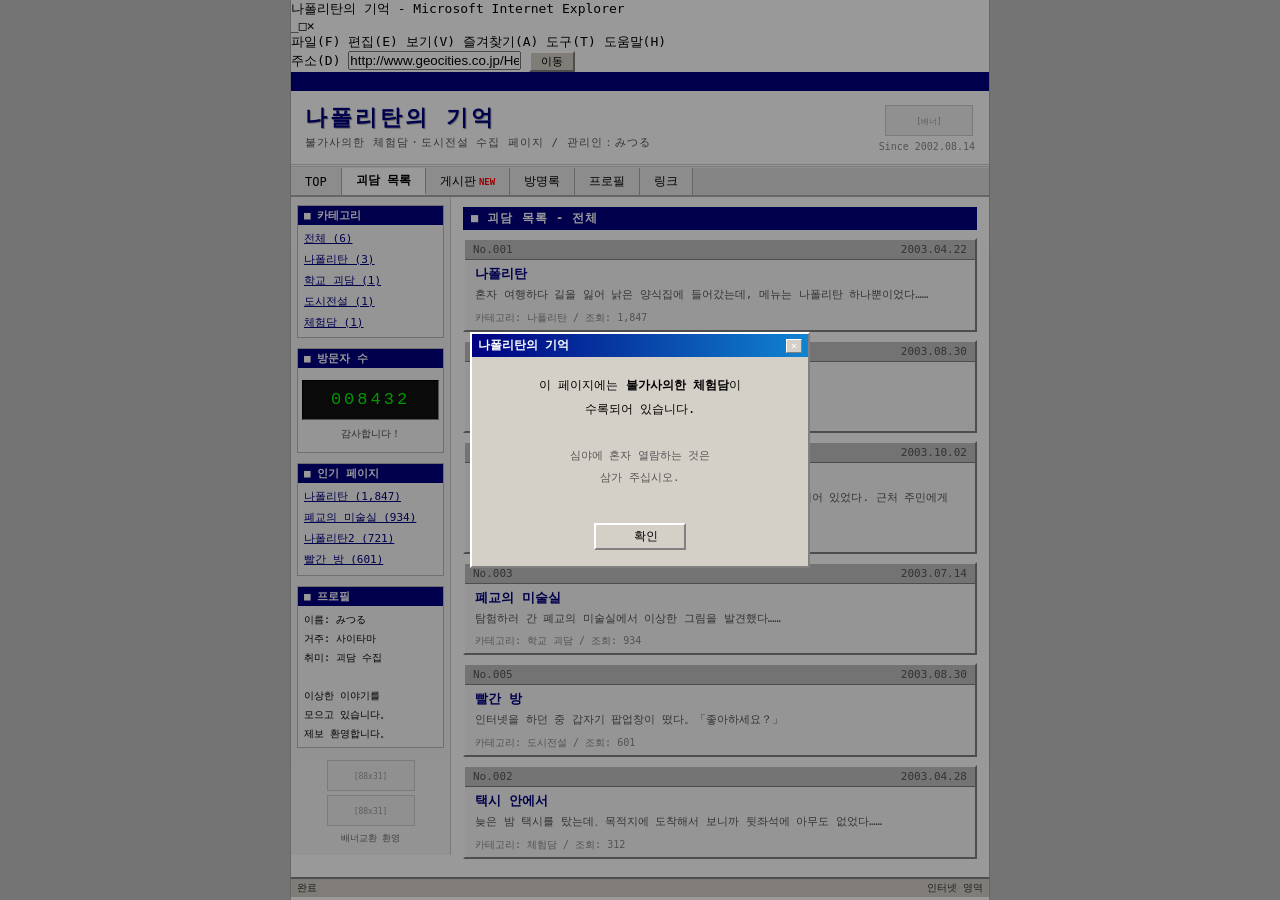
==== index.html @ 9ea97998 "Add files via upload" ====
<!DOCTYPE html>
<html lang="ko">
<head>
<meta charset="UTF-8">
<title>나폴리탄의 기억 - 불가사의 체험담 모음</title>
<style>
/* ===== 기본 리셋 & 2000년대 기반 ===== */
* { margin:0; padding:0; box-sizing:border-box; }

body {
  background-color: #c0c0c0;
  font-family: 'MS Gothic', 'ＭＳ ゴシック', 'Meiryo', monospace;
  font-size: 13px;
  color: #000;
  min-height: 100vh;
}

/* 팝업 스타일 알림창 */
#popup-overlay {
  display: none;
  position: fixed;
  top: 0; left: 0; right: 0; bottom: 0;
  background: rgba(0,0,0,0.4);
  z-index: 9999;
  align-items: center;
  justify-content: center;
}
#popup-overlay.show { display: flex; }
.popup-window {
  background: #d4d0c8;
  border: 2px solid;
  border-color: #fff #808080 #808080 #fff;
  width: 340px;
  font-family: 'MS Gothic', monospace;
  font-size: 12px;
}
.popup-titlebar {
  background: linear-gradient(to right, #000080, #1084d0);
  color: #fff;
  padding: 3px 6px;
  display: flex;
  justify-content: space-between;
  align-items: center;
  font-size: 12px;
  font-weight: bold;
}
.popup-close {
  background: #d4d0c8;
  border: 1px solid;
  border-color: #fff #808080 #808080 #fff;
  width: 16px; height: 14px;
  font-size: 10px;
  cursor: pointer;
  display: flex; align-items: center; justify-content: center;
  line-height: 1;
}
.popup-body { padding: 16px; text-align: center; line-height: 2; }
.popup-btn {
  background: #d4d0c8;
  border: 2px solid;
  border-color: #fff #808080 #808080 #fff;
  padding: 3px 20px;
  font-family: inherit;
  font-size: 12px;
  cursor: pointer;
  margin-top: 10px;
}
.popup-btn:active { border-color: #808080 #fff #fff #808080; }

/* ===== 메인 래퍼 ===== */
#win {
  background: #fff;
  max-width: 700px;
  margin: 0 auto;
  border-left: 1px solid #aaa;
  border-right: 1px solid #aaa;
  min-height: 100vh;
}
#browser-body { background: #fff; }

/* 마퀴 배너 */
#banner {
  background: #000080;
  color: #ffff00;
  padding: 2px 0;
  font-size: 11px;
  overflow: hidden;
  white-space: nowrap;
}
.marquee-text {
  display: inline-block;
  animation: marquee 20s linear infinite;
  padding-left: 100%;
}
@keyframes marquee {
  from { transform: translateX(0); }
  to { transform: translateX(-100%); }
}

/* 페이지 헤더 */
#page-header {
  background: #fff;
  padding: 12px 14px 8px;
  border-bottom: 3px double #ccc;
}
#site-name {
  font-size: 22px;
  font-weight: bold;
  color: #000080;
  letter-spacing: 3px;
  margin-bottom: 2px;
  text-shadow: 1px 1px 0 #aaa;
}
#site-desc {
  font-size: 11px;
  color: #555;
  letter-spacing: 1px;
}
.blink { animation: blink 1s step-end infinite; }
@keyframes blink { 50% { opacity: 0; } }

/* 상단 네비 */
#topnav {
  background: #ddd;
  border-bottom: 2px solid #aaa;
  border-top: 1px solid #eee;
  display: flex;
  padding: 0;
}
.nav-btn {
  padding: 4px 14px;
  font-size: 12px;
  font-family: inherit;
  background: #e8e8e8;
  border: none;
  border-right: 1px solid #aaa;
  cursor: pointer;
  color: #000;
}
.nav-btn:hover { background: #000080; color: #fff; }
.nav-btn.active {
  background: #fff;
  font-weight: bold;
  border-bottom: 2px solid #fff;
}
.nav-btn .new-mark {
  color: #f00;
  font-size: 9px;
  font-weight: bold;
  margin-left: 3px;
  animation: blink 0.8s step-end infinite;
}

/* 레이아웃 */
#layout {
  display: flex;
  align-items: flex-start;
}

/* 사이드바 */
#sidebar {
  width: 160px;
  flex-shrink: 0;
  background: #f4f4f4;
  border-right: 1px solid #ccc;
  padding: 8px 6px;
  min-height: 600px;
}
.sb-section {
  border: 1px solid #bbb;
  background: #f8f8f8;
  margin-bottom: 10px;
}
.sb-head {
  background: #000080;
  color: #fff;
  padding: 2px 6px;
  font-size: 11px;
  font-weight: bold;
}
.sb-content {
  padding: 4px 6px;
  font-size: 11px;
  line-height: 2;
}
.sb-content a, .sb-link {
  display: block;
  color: #000080;
  text-decoration: underline;
  cursor: pointer;
  font-size: 11px;
  line-height: 1.9;
}
.sb-content a:hover, .sb-link:hover { color: #f00; background: #ffffcc; }
.sb-content a.active-link { color: #f00; font-weight: bold; }

.counter-display {
  font-family: 'Courier New', monospace;
  font-size: 17px;
  background: #111;
  color: #00ff00;
  padding: 2px 4px;
  letter-spacing: 3px;
  display: block;
  text-align: center;
  margin: 4px 0;
  border: 1px inset #333;
}

/* 메인 영역 */
#main {
  flex: 1;
  min-width: 0;
  padding: 10px 12px;
  background: #fff;
}

/* 페이지들 */
.page { display: none; }
.page.active { display: block; }

/* 섹션 헤더 */
.sec-head {
  background: #000080;
  color: #fff;
  padding: 3px 8px;
  font-size: 12px;
  font-weight: bold;
  margin-bottom: 8px;
  letter-spacing: 1px;
}
.sec-head2 {
  background: #808080;
  color: #fff;
  padding: 2px 8px;
  font-size: 11px;
  margin: 12px 0 6px;
}

/* TOP 페이지 */
.update-table {
  width: 100%;
  border-collapse: collapse;
  font-size: 11px;
  margin-bottom: 12px;
}
.update-table tr { border-bottom: 1px dotted #ccc; }
.update-table td { padding: 3px 6px; }
.update-table .dt { color: #000080; font-weight: bold; white-space: nowrap; width: 90px; }
.new-badge {
  background: #f00;
  color: #fff;
  font-size: 9px;
  padding: 0 3px;
  font-weight: bold;
  margin-left: 4px;
  vertical-align: middle;
}

.intro-box {
  border: 1px solid #ccc;
  background: #fffff8;
  padding: 8px 10px;
  font-size: 12px;
  line-height: 2;
  color: #222;
  margin-bottom: 12px;
}

/* 괴담 목록 */
.story-list-item {
  border: 2px solid;
  border-color: #fff #808080 #808080 #fff;
  background: #f8f8f8;
  margin-bottom: 8px;
  cursor: pointer;
  transition: none;
}
.story-list-item:hover { background: #ffffcc; }
.story-list-item .sl-head {
  background: #c0c0c0;
  border-bottom: 1px solid #808080;
  padding: 3px 8px;
  display: flex;
  justify-content: space-between;
  font-size: 11px;
}
.sl-no { color: #555; }
.sl-date { color: #555; }
.story-list-item .sl-title {
  padding: 5px 10px 3px;
  font-weight: bold;
  font-size: 13px;
  color: #000080;
}
.story-list-item:hover .sl-title { color: #f00; text-decoration: underline; }
.story-list-item .sl-preview {
  padding: 0 10px 6px;
  font-size: 11px;
  color: #555;
  line-height: 1.7;
}
.story-list-item .sl-tags {
  padding: 0 10px 5px;
  font-size: 10px;
  color: #888;
}

/* 괴담 본문 */
.story-body-wrap {
  border: 1px solid #ccc;
  background: #fffff8;
  padding: 12px 14px;
  font-size: 13px;
  line-height: 2.4;
  color: #111;
  margin-bottom: 14px;
}
.story-body-wrap p {
  margin-bottom: 10px;
  text-indent: 1em;
}
.story-body-wrap p.no-indent { text-indent: 0; }
.story-body-wrap .dialog {
  text-indent: 0;
  margin-left: 1em;
}
.story-body-wrap .footnote {
  font-size: 11px;
  color: #888;
  border-top: 1px dotted #ccc;
  padding-top: 6px;
  margin-top: 10px;
  text-indent: 0;
}

/* 댓글 */
.comment-form-box {
  border: 1px solid #ccc;
  background: #f8f8f8;
  padding: 8px 10px;
  margin-bottom: 12px;
}
.comment-form-box input[type=text],
.comment-form-box textarea {
  width: 100%;
  border: 2px solid;
  border-color: #808080 #fff #fff #808080;
  background: #fff;
  font-family: inherit;
  font-size: 12px;
  padding: 3px 4px;
  margin-bottom: 5px;
  resize: vertical;
}
.comment-form-box textarea { height: 60px; }
.form-row { display: flex; gap: 6px; align-items: center; margin-bottom: 5px; }
.form-row label { font-size: 11px; white-space: nowrap; width: 50px; }
.form-row input { flex: 1; }
.win-btn {
  background: #d4d0c8;
  border: 2px solid;
  border-color: #fff #808080 #808080 #fff;
  padding: 3px 14px;
  font-family: inherit;
  font-size: 12px;
  cursor: pointer;
}
.win-btn:active { border-color: #808080 #fff #fff #808080; }
.win-btn:hover { background: #c0c0c0; }

.comment-item {
  border-bottom: 1px dotted #bbb;
  padding: 7px 0;
  font-size: 12px;
  line-height: 1.9;
}
.comment-item:last-child { border-bottom: none; }
.c-meta { font-size: 10px; color: #666; margin-bottom: 2px; }
.c-name { font-weight: bold; color: #000080; margin-right: 8px; }
.c-date { color: #999; }
.c-body { color: #222; }
.c-admin { color: #880000; font-weight: bold; }

/* 방명록 */
.gb-entry {
  border: 2px solid;
  border-color: #fff #808080 #808080 #fff;
  background: #fffff8;
  padding: 8px 10px;
  margin-bottom: 8px;
  font-size: 12px;
  line-height: 1.9;
}
.gb-meta { font-size: 10px; color: #777; margin-bottom: 3px; }
.gb-name-label { font-weight: bold; color: #000080; }
.gb-reply {
  margin-top: 6px;
  padding: 5px 8px;
  background: #f0f0f0;
  border-left: 3px solid #000080;
  font-size: 11px;
  color: #333;
}
.gb-reply .reply-label { color: #880000; font-weight: bold; font-size: 10px; }

/* 프로필 */
.profile-table {
  border-collapse: collapse;
  font-size: 12px;
  margin-bottom: 12px;
}
.profile-table td {
  padding: 5px 10px;
  border-bottom: 1px dotted #ccc;
  vertical-align: top;
}
.profile-table td:first-child {
  color: #000080;
  font-weight: bold;
  white-space: nowrap;
  width: 80px;
  background: #f0f0f0;
}

/* 링크 */
.link-item {
  border: 2px solid;
  border-color: #fff #808080 #808080 #fff;
  background: #f8f8f8;
  padding: 6px 10px;
  margin-bottom: 6px;
  font-size: 12px;
}
.link-item .link-name { font-weight: bold; color: #000080; text-decoration: underline; cursor: pointer; }
.link-item .link-name:hover { color: #f00; }
.link-item .link-desc { font-size: 11px; color: #555; margin-top: 2px; }
.link-item .link-url { font-size: 10px; color: #888; margin-top: 1px; }

/* 스테이터스바 */
#statusbar {
  background: #d4d0c8;
  border-top: 2px solid;
  border-color: #808080 #fff #fff #808080;
  padding: 2px 6px;
  font-size: 10px;
  color: #333;
  display: flex;
  justify-content: space-between;
}

/* 뒤로가기 버튼 */
.back-btn {
  background: #d4d0c8;
  border: 2px solid;
  border-color: #fff #808080 #808080 #fff;
  padding: 2px 10px;
  font-family: inherit;
  font-size: 11px;
  cursor: pointer;
  margin-bottom: 10px;
}
.back-btn:active { border-color: #808080 #fff #fff #808080; }
.back-btn:hover { background: #c0c0c0; }

/* 이미지 깨진 박스 */
.broken-img {
  display: inline-block;
  border: 1px solid #ccc;
  background: #f0f0f0;
  width: 88px; height: 31px;
  font-size: 8px; color: #999;
  text-align: center; line-height: 31px;
  vertical-align: middle;
  margin: 2px;
}

hr.fancy {
  border: none;
  border-top: 1px solid #ccc;
  margin: 10px 0;
}
hr.double {
  border: none;
  border-top: 3px double #aaa;
  margin: 12px 0;
}
</style>
</head>
<body>

<!-- 팝업 (방문시 안내) -->
<div id="popup-overlay" class="show">
  <div class="popup-window">
    <div class="popup-titlebar">
      <span>나폴리탄의 기억</span>
      <span class="popup-close" onclick="closePopup()">✕</span>
    </div>
    <div class="popup-body">
      <p>이 페이지에는 <strong>불가사의한 체험담</strong>이<br>수록되어 있습니다.</p>
      <br>
      <p style="font-size:11px; color:#555;">심야에 혼자 열람하는 것은<br>삼가 주십시오.</p>
      <br>
      <button class="popup-btn" onclick="closePopup()">　확인　</button>
    </div>
  </div>
</div>

<!-- 브라우저 윈도우 -->
<div id="win">
  <div id="titlebar">
    <span>나폴리탄의 기억 - Microsoft Internet Explorer</span>
    <div class="win-btns">
      <span>_</span><span>□</span><span>✕</span>
    </div>
  </div>

  <div id="menubar">
    <span>파일(F)</span>
    <span>편집(E)</span>
    <span>보기(V)</span>
    <span>즐겨찾기(A)</span>
    <span>도구(T)</span>
    <span>도움말(H)</span>
  </div>

  <div id="addrbar">
    <span class="label">주소(D)</span>
    <input id="addrbox" type="text" value="http://www.geocities.co.jp/Heartland-Cosmos/7734/" readonly>
    <button class="win-btn" style="padding:1px 10px; font-size:11px;">이동</button>
  </div>

  <div id="browser-body">

    <!-- 마퀴 배너 -->
    <div id="banner">
      <span class="marquee-text">
        ★ 링크는 자유입니다 환영합니다 ★ 투고도 기다리고 있어요 ★ 최종 업데이트 2003.10.02 ★ 총 방문자 수 8,432명 감사합니다！ ★ 이상한 체험담 있으면 게시판에 써주세요 ★
      </span>
    </div>

    <!-- 페이지 헤더 -->
    <div id="page-header">
      <div style="display:flex; justify-content:space-between; align-items:flex-start;">
        <div>
          <div id="site-name">나폴리탄의 기억</div>
          <div id="site-desc">불가사의한 체험담・도시전설 수집 페이지 / 관리인：みつる</div>
        </div>
        <div style="text-align:right; font-size:10px; color:#888; line-height:1.8;">
          <span class="broken-img">[배너]</span><br>
          Since 2002.08.14
        </div>
      </div>
    </div>

    <!-- 탭 네비 -->
    <div id="topnav">
      <button class="nav-btn active" onclick="showPage('top', this)">TOP</button>
      <button class="nav-btn" onclick="showPage('stories', this)">괴담 목록</button>
      <button class="nav-btn" onclick="showPage('bbs', this)">게시판<span class="new-mark">NEW</span></button>
      <button class="nav-btn" onclick="showPage('guestbook', this)">방명록</button>
      <button class="nav-btn" onclick="showPage('profile', this)">프로필</button>
      <button class="nav-btn" onclick="showPage('links', this)">링크</button>
    </div>

    <div id="layout">
      <!-- 사이드바 -->
      <div id="sidebar">
        <div class="sb-section">
          <div class="sb-head">■ 카테고리</div>
          <div class="sb-content">
            <span class="sb-link" onclick="showStoryList('all')">전체 (6)</span>
            <span class="sb-link" onclick="showStoryList('napolitan')">나폴리탄 (3)</span>
            <span class="sb-link" onclick="showStoryList('school')">학교 괴담 (1)</span>
            <span class="sb-link" onclick="showStoryList('urban')">도시전설 (1)</span>
            <span class="sb-link" onclick="showStoryList('experience')">체험담 (1)</span>
          </div>
        </div>

        <div class="sb-section">
          <div class="sb-head">■ 방문자 수</div>
          <div class="sb-content" style="text-align:center; padding:8px 4px;">
            <span class="counter-display" id="counter">008432</span>
            <div style="font-size:10px; color:#444; margin-top:2px;">감사합니다！</div>
          </div>
        </div>

        <div class="sb-section">
          <div class="sb-head">■ 인기 페이지</div>
          <div class="sb-content">
            <span class="sb-link" onclick="openStory(0)">나폴리탄 (1,847)</span>
            <span class="sb-link" onclick="openStory(3)">폐교의 미술실 (934)</span>
            <span class="sb-link" onclick="openStory(1)">나폴리탄2 (721)</span>
            <span class="sb-link" onclick="openStory(4)">빨간 방 (601)</span>
          </div>
        </div>

        <div class="sb-section">
          <div class="sb-head">■ 프로필</div>
          <div class="sb-content" style="font-size:10px; line-height:1.9;">
            이름: みつる<br>
            거주: 사이타마<br>
            취미: 괴담 수집<br>
            <br>
            이상한 이야기를<br>
            모으고 있습니다。<br>
            제보 환영합니다。
          </div>
        </div>

        <div style="text-align:center; font-size:10px; color:#666; margin-top:6px; line-height:1.9;">
          <span class="broken-img">[88x31]</span><br>
          <span class="broken-img">[88x31]</span><br>
          <span style="font-size:9px;">배너교환 환영</span>
        </div>
      </div>

      <!-- 메인 영역 -->
      <div id="main">

        <!-- TOP 페이지 -->
        <div class="page active" id="page-top">
          <div class="sec-head">■ 이 사이트에 대해서</div>
          <div class="intro-box">
            방문해 주셔서 감사합니다。<br>
            여기는 제가 수집한 불가사의한 이야기・체험담을 올려두는 개인 페이지입니다。<br>
            주로 친구나 인터넷에서 수집한 이야기를 정리하고 있어요。<br>
            투고・링크 모두 자유입니다。 수상한 이야기가 있으면 게시판에 써주세요。
            <br><br>
            <span class="blink" style="color:#f00;">★</span> 심야에 혼자 읽는 것은 삼가 주십시오。
          </div>

          <div class="sec-head">■ 업데이트 정보</div>
          <table class="update-table">
            <tr><td class="dt">2003.10.02</td><td>나폴리탄 3화 추가했습니다 <span class="new-badge">NEW</span></td></tr>
            <tr><td class="dt">2003.09.17</td><td>게시판 리뉴얼、댓글 기능 추가</td></tr>
            <tr><td class="dt">2003.08.30</td><td>나폴리탄 2화、폐교 이야기 추가</td></tr>
            <tr><td class="dt">2003.07.14</td><td>빨간 방、체험담 2편 추가</td></tr>
            <tr><td class="dt">2003.06.02</td><td>카테고리 정리했습니다</td></tr>
            <tr><td class="dt">2003.04.18</td><td>사이트 개설 1주년！ 감사합니다</td></tr>
          </table>

          <div class="sec-head">■ 최신 괴담</div>
          <div class="story-list-item" onclick="openStory(2)">
            <div class="sl-head"><span class="sl-no">No.006</span><span class="sl-date">2003.10.02 <span class="new-badge">NEW</span></span></div>
            <div class="sl-title">나폴리탄 ～마지막 이야기～</div>
            <div class="sl-preview">그 가게에 다시 가봤다. 하지만 가게는 이미 없었고 빈 땅이 되어 있었다. 근처 주민에게 물어보니……</div>
            <div class="sl-tags">카테고리: 나폴리탄 / 조회: 203</div>
          </div>
          <div class="story-list-item" onclick="openStory(0)">
            <div class="sl-head"><span class="sl-no">No.001</span><span class="sl-date">2003.04.22</span></div>
            <div class="sl-title">나폴리탄</div>
            <div class="sl-preview">혼자 여행하다 길을 잃어 낡은 양식집에 들어갔는데, 메뉴는 나폴리탄 하나뿐이었다……</div>
            <div class="sl-tags">카테고리: 나폴리탄 / 조회: 1,847</div>
          </div>

          <hr class="fancy">
          <div style="text-align:center; font-size:11px; color:#555; margin-top:8px;">
            <span class="broken-img">[GIF]</span>
            <span class="broken-img">[GIF]</span>
            <span class="broken-img">[GIF]</span>
          </div>
        </div>

        <!-- 괴담 목록 -->
        <div class="page" id="page-stories">
          <div class="sec-head" id="story-list-head">■ 괴담 목록 - 전체</div>
          <div id="story-list-view"></div>

          <!-- 괴담 본문 뷰 -->
          <div id="story-detail-view" style="display:none;">
            <button class="back-btn" onclick="backToList()">◀ 목록으로 돌아가기</button>
            <div id="story-detail-content"></div>
          </div>
        </div>

        <!-- 게시판 -->
        <div class="page" id="page-bbs">
          <div class="sec-head">■ 자유 게시판</div>
          <div class="intro-box" style="margin-bottom:10px; font-size:11px;">
            이상한 체험담、들은 괴담、뭐든지 자유롭게 써주세요。<br>
            개인정보（이름、주소 등）는 절대 쓰지 마세요。
          </div>

          <div class="comment-form-box">
            <div class="sec-head2" style="margin-top:0;">글 쓰기</div>
            <div class="form-row"><label>이름</label><input type="text" id="bbs-name" placeholder="닉네임 (익명 가능)" maxlength="20"></div>
            <div class="form-row" style="align-items:flex-start;"><label style="padding-top:3px;">내용</label><textarea id="bbs-body" placeholder="여기에 써주세요…" style="width:100%; flex:1;"></textarea></div>
            <div style="text-align:right;"><button class="win-btn" onclick="postBbs()">　투고　</button></div>
          </div>

          <div class="sec-head2" style="margin-top:0;">■ 최근 투고</div>
          <div id="bbs-list"></div>
        </div>

        <!-- 방명록 -->
        <div class="page" id="page-guestbook">
          <div class="sec-head">■ 방명록</div>
          <div class="intro-box" style="margin-bottom:10px; font-size:11px;">
            방문 기념으로 한마디 남겨주세요。URL도 환영합니다。
          </div>

          <div class="comment-form-box">
            <div class="sec-head2" style="margin-top:0;">방명록 쓰기</div>
            <div class="form-row"><label>이름</label><input type="text" id="gb-name" placeholder="닉네임" maxlength="20"></div>
            <div class="form-row"><label>홈페이지</label><input type="text" id="gb-url" placeholder="http://" maxlength="80"></div>
            <div class="form-row" style="align-items:flex-start;"><label style="padding-top:3px;">메시지</label><textarea id="gb-body" placeholder="메시지를 입력해주세요…" style="width:100%; flex:1;"></textarea></div>
            <div style="text-align:right;"><button class="win-btn" onclick="postGuestbook()">　보내기　</button></div>
          </div>

          <div id="gb-list"></div>
        </div>

        <!-- 프로필 -->
        <div class="page" id="page-profile">
          <div class="sec-head">■ 관리인 프로필</div>
          <table class="profile-table">
            <tr><td>이름</td><td>みつる（미츠루）</td></tr>
            <tr><td>거주지</td><td>사이타마현</td></tr>
            <tr><td>나이</td><td>비공개</td></tr>
            <tr><td>취미</td><td>괴담 수집、인터넷、야구 관람</td></tr>
            <tr><td>좋아하는 것</td><td>나폴리탄 (웃음) 、 심야방송</td></tr>
            <tr><td>사이트 개설</td><td>2002년 8월 14일</td></tr>
            <tr><td>사용 중인 것</td><td>Geocities Japan / IE6 / Windows XP</td></tr>
          </table>
          <div class="intro-box">
            처음에는 그냥 취미로 시작했는데, 어느새 꽤 많이 모였네요。<br>
            친구한테서 들은 나폴리탄 이야기가 계기였어요。<br>
            제보나 링크 신청은 게시판이나 메일로 해주세요。<br>
            <br>
            잘 부탁드립니다。
            <div style="text-align:right; margin-top:6px; font-size:11px; color:#888;">みつる</div>
          </div>
        </div>

        <!-- 링크 -->
        <div class="page" id="page-links">
          <div class="sec-head">■ 링크 모음</div>
          <div style="font-size:11px; color:#555; margin-bottom:10px; line-height:1.9;">
            관련 사이트를 모아두었습니다。링크 신청은 게시판으로 해주세요。<br>
            상호링크 환영합니다！
          </div>

          <div class="sec-head2" style="margin-top:0;">◎ 괴담・공포 사이트</div>
          <div class="link-item">
            <div class="link-name" onclick="showPopupMsg('외부 링크는 지원되지 않습니다。')">학교 이야기 모음</div>
            <div class="link-desc">전국 학교 괴담 데이터베이스。분류가 잘 되어 있어서 찾기 쉬워요。</div>
            <div class="link-url">http://www.geocities.co.jp/school-kaidan/</div>
          </div>
          <div class="link-item">
            <div class="link-name" onclick="showPopupMsg('외부 링크는 지원되지 않습니다。')">도시전설 아카이브</div>
            <div class="link-desc">일본 도시전설을 철저하게 수집한 사이트。빨간 방 관련 정보도 있어요。</div>
            <div class="link-url">http://www.infoseek.co.jp/~toshidensetsu/</div>
          </div>
          <div class="link-item">
            <div class="link-name" onclick="showPopupMsg('외부 링크는 지원되지 않습니다。')">심령사진 게시판</div>
            <div class="link-desc">심령사진 전문 게시판。투고수가 많아서 퀄리티 높은 것도 있어요。</div>
            <div class="link-url">http://bbs.geocities.jp/shinrei-photo/</div>
          </div>

          <div class="sec-head2">◎ 친구 사이트</div>
          <div class="link-item">
            <div class="link-name" onclick="showPopupMsg('외부 링크는 지원되지 않습니다。')">みゆきのおへや</div>
            <div class="link-desc">중학교 때 친구 みゆき의 페이지。일상과 좋아하는 음악에 대해서。</div>
            <div class="link-url">http://www.geocities.co.jp/Milkyway/miyuki_room/</div>
          </div>
          <div class="link-item">
            <div class="link-name" onclick="showPopupMsg('외부 링크는 지원되지 않습니다。')">たろうのゲームページ</div>
            <div class="link-desc">게임 공략 정보 사이트。RPG 중심으로 자세하게 써져 있어요。</div>
            <div class="link-url">http://hp.vector.co.jp/authors/taro_game/</div>
          </div>

          <hr class="fancy">
          <div style="font-size:11px; color:#555; margin-top:6px;">
            링크 신청은 <span class="sb-link" style="display:inline;" onclick="showPage('bbs', document.querySelectorAll('.nav-btn')[2])">게시판</span>으로 해주세요。상호링크 환영합니다。<br>
            배너 사이즈: 88×31 픽셀
          </div>
        </div>

      </div><!-- /main -->
    </div><!-- /layout -->

    <div id="statusbar">
      <span id="status-text">완료</span>
      <span>인터넷 영역</span>
    </div>

  </div><!-- /browser-body -->
</div><!-- /win -->

<script>
// ===== 데이터 =====
const stories = [
  {
    id: 0,
    no: 'No.001',
    title: '나폴리탄',
    date: '2003.04.22',
    category: 'napolitan',
    views: 1847,
    preview: '혼자 여행하다 길을 잃어 낡은 양식집에 들어갔는데, 메뉴는 나폴리탄 하나뿐이었다……',
    body: `
      <p class="no-indent">이건 내가 직접 겪은 일이야。</p>
      <p>대학교 때、혼자 배낭여행을 하다가 길을 잃었어。낯선 시골 마을이었는데 날도 저물어가고 배도 고파서 어떻게든 가게를 찾아야 했어。</p>
      <p>골목을 몇 개 지나다 보니까 작은 양식집이 있었어。간판은 반쯤 떨어져 있어서 뭐라고 쓰여 있는지도 모르겠고、창문은 기름때인지 뿌옇게 되어 있어서 안이 잘 안 보였어。</p>
      <p>그래도 배가 너무 고파서 들어갔어。</p>
      <p>안에는 아무도 없었어。손님도、종업원도。그냥 오래된 테이블 몇 개랑 의자만 있었어。조명도 어두컴컴해서 제대로 안 보일 정도였어。</p>
      <p>「저기요—」하고 불렀더니 안쪽 주방에서 나이 든 아저씨가 나왔어。별로 반가워하는 표정도 아니었고、그냥 「뭐 드실래요」라고 물어봤어。</p>
      <p>메뉴판을 받았는데 글자가 거의 다 지워져 있었어。그나마 읽을 수 있는 건 딱 하나였어。</p>
      <p class="dialog">「나폴리탄」</p>
      <p>어쩔 수 없이 그걸 시켰어。</p>
      <p>금방 나왔어。평범한 나폴리탄이었어。케첩 소스에 스파게티、위에 소시지랑 피망이 올라있는。</p>
      <p>먹어봤더니 맛있었어。근데 뭔가 이상하게 맛있었어。케첩 맛인데 어딘가 다른 맛이 섞여있는 것 같은。뭔지는 모르겠는데。</p>
      <p>다 먹고 나서 계산하려고 카운터에 갔더니 아저씨가 없었어。「저기요—」하고 불러도 대답이 없어。</p>
      <p>할 수 없이 주방 쪽을 들여다봤어。</p>
      <p>그때 바닥에 뭔가 빨간 게 번져 있는 걸 봤어。처음엔 케첩이라고 생각했어。근데 이상하게 선명한 색이었어。그리고 따뜻해 보였어。</p>
      <p>그게 뭔지、지금도 생각하고 싶지 않아。</p>
      <p>나는 그냥 가게를 뛰쳐나왔어。돈도 안 내고。</p>
      <p>나중에 그 마을 사람들한테 그 가게 이야기를 했더니 아무도 모른다고 했어。그 골목에 양식집 같은 건 없다고。</p>
    `,
    comments: [
      { name: 'ゆかり', date: '2003.04.23', body: '읽었어요... 왜인지 모르게 무서웠어요。케첩이 아니라는 게 확실한 건가요' },
      { name: '匿名', date: '2003.04.24', body: '비슷한 이야기를 전에 들은 적이 있어요。지역이 어디예요?' },
      { name: 'みつる（管理人）', date: '2003.04.24', body: '사이타마 북부쪽이에요。정확한 지명은 기억이 잘...', isAdmin: true },
      { name: 'たろう', date: '2003.05.01', body: '케첩이랑 색이 비슷하니까 실제로 봤을 때 구분이 어렵겠죠... 무섭다' },
      { name: 'みゆき', date: '2003.05.03', body: '친구한테도 보여줬는데 무서워하더라고요。나폴리탄 못 먹겠다고 (웃음)' },
    ]
  },
  {
    id: 1,
    no: 'No.004',
    title: '나폴리탄 2화 ～속편～',
    date: '2003.08.30',
    category: 'napolitan',
    views: 721,
    preview: '친구가 같은 마을에서 비슷한 경험을 했다고 연락이 왔다。',
    body: `
      <p class="no-indent">1화를 올린 지 얼마 안 됐을 때、친구한테서 메일이 왔어。</p>
      <p>「나 그 마을 알아。거기 작년에 갔었어。」</p>
      <p>깜짝 놀라서 바로 전화했어。</p>
      <p>친구 말로는、같은 마을에서 비슷한 경험을 했다고 했어。역시 낡은 양식집、역시 메뉴는 하나뿐、역시 나폴리탄이었대。</p>
      <p>근데 친구가 경험한 건 조금 달랐어。</p>
      <p>친구는 먹다가 중간에 이상한 걸 발견했대。면 사이에 뭔가 섞여 있었대。처음엔 소시지 조각인 줄 알았는데、잘 보니까 형태가 이상했대。</p>
      <p>손톱이었대。</p>
      <p>그 얘기를 듣고 나서 나도 밥을 제대로 못 먹었어。</p>
      <p>친구는 그때 주인 아저씨한테 화를 낼까 하다가、뭔지 모를 느낌이 들어서 그냥 조용히 나왔대。</p>
      <p>「그 아저씨 눈이 좀 이상했어。」</p>
      <p>친구는 그렇게 말했어。어떻게 이상했냐고 물었더니、</p>
      <p class="dialog">「웃고 있었어。내내。나를 계속 보면서。」</p>
      <p>전화를 끊고 나서 한동안 멍하니 있었어。</p>
    `,
    comments: [
      { name: '匿名', date: '2003.09.01', body: '손톱... 너무 무섭다。1화보다 더 직접적이네요' },
      { name: 'ゆかり', date: '2003.09.02', body: '계속 웃고 있었다는 게 제일 무서워요。밥 못 먹겠어요' },
      { name: 'みつる（管理人）', date: '2003.09.03', body: '저도 이 이야기 들은 이후로 나폴리탄을 한동안 못 먹었어요（웃음）', isAdmin: true },
    ]
  },
  {
    id: 2,
    no: 'No.006',
    title: '나폴리탄 ～마지막 이야기～',
    date: '2003.10.02',
    category: 'napolitan',
    views: 203,
    preview: '그 가게에 다시 가봤다. 하지만 가게는 이미 없었고 빈 땅이 되어 있었다. 근처 주민에게 물어보니……',
    body: `
      <p class="no-indent">용기를 내서 그 마을에 다시 가봤어。</p>
      <p>낮에、친구랑 같이。</p>
      <p>골목은 기억하고 있었어。하지만 가게는 없었어。빈 땅이 되어 있었어。잡초가 자라있고、콘크리트 바닥만 남아있었어。</p>
      <p>근처에서 산책 중인 할머니한테 물어봤어。</p>
      <p>「저기에 양식집 없었나요？」</p>
      <p>할머니는 잠시 생각하더니 말했어。</p>
      <p class="dialog">「거기요？ 거기는 옛날에 가게가 있었는데。아주 오래전 얘기예요。내가 어렸을 때。」</p>
      <p>할머니의 나이는 70은 넘어 보였어。</p>
      <p class="dialog">「그 가게、전쟁 때 없어졌어요。주인이 행방불명이 됐거든요。」</p>
      <p>행방불명。</p>
      <p>「그 전에도 좀 이상한 데가 있었다고 했어요。손님이 오면 꼭 나폴리탄만 내놓는다고、그것도 왜 그렇게 맛있는지 이상하다고 마을에서 소문이 났었다고 하더라고요。」</p>
      <p>할머니는 그 말을 끝으로 걸어가 버렸어。</p>
      <p>나는 그 빈 땅을 한동안 바라봤어。</p>
      <p>전쟁 때 없어진 가게。그런데 나는 분명히 거기서 밥을 먹었어。</p>
      <p>친구랑 나는 아무 말도 하지 않고 마을을 떠났어。</p>
      <p class="footnote">이 이야기는 이걸로 마무리하려고 해요。더 이상 파고들고 싶지 않아서。 — みつる</p>
    `,
    comments: []
  },
  {
    id: 3,
    no: 'No.003',
    title: '폐교의 미술실',
    date: '2003.07.14',
    category: 'school',
    views: 934,
    preview: '탐험하러 간 폐교의 미술실에서 이상한 그림을 발견했다……',
    body: `
      <p class="no-indent">중학교 3학년 여름방학 때、친구 셋이서 폐교에 탐험하러 갔어。</p>
      <p>그 학교는 10년 전에 폐교된 곳인데、마을에서 조금 떨어진 산 기슭에 있었어。낮인데도 어두침침하고 풀이 엄청 자라있었어。</p>
      <p>교실을 하나씩 돌아다니다가 미술실에 들어갔어。</p>
      <p>미술실에는 오래된 그림들이 벽에 그대로 붙어 있었어。대부분 색이 바래서 잘 안 보였는데、한 그림만 이상하게 선명했어。</p>
      <p>아이들이 운동장에서 노는 그림이었어。</p>
      <p>자세히 보니까 아이들이 전부 같은 방향을 보고 있었어。그림 밖을 향해서。그러니까、나를 향해서。</p>
      <p>근데 그게 문제가 아니었어。</p>
      <p>그림 한쪽 구석에、창문 밖에서 아이들을 보고 있는 어른 남자가 그려져 있었어。</p>
      <p>친구 중 한 명이 말했어。</p>
      <p class="dialog">「저 그림、아까는 어른 없었는데。」</p>
      <p>우리는 바로 도망쳤어。</p>
      <p>지금도 그 어른이 처음부터 있었는지、중간에 생긴 건지 모르겠어。</p>
    `,
    comments: [
      { name: '匿名', date: '2003.07.15', body: '그림이 바뀌었다는 게 사실이면 너무 무서운데요。사진은 없나요？' },
      { name: 'みつる（管理人）', date: '2003.07.16', body: '이건 친구한테 들은 이야기라서 사진은 없어요。그 친구도 무서워서 카메라 꺼낼 생각도 못 했다고 해요', isAdmin: true },
    ]
  },
  {
    id: 4,
    no: 'No.005',
    title: '빨간 방',
    date: '2003.08.30',
    category: 'urban',
    views: 601,
    preview: '인터넷을 하던 중 갑자기 팝업창이 떴다。「좋아하세요？」',
    body: `
      <p class="no-indent">이건 인터넷에서 떠도는 이야기야。</p>
      <p>어느 중학생이 인터넷을 하고 있는데 갑자기 팝업창이 떴대。</p>
      <p class="dialog">「좋아하세요？」</p>
      <p>닫으려고 했는데 닫히지 않았대。다시 팝업이 뜨더니、</p>
      <p class="dialog">「빨간 방은 좋아하세요？」</p>
      <p>또 닫으려고 했는데 안 닫혔대。계속 클릭해도 닫히지 않고 팝업이 점점 많아지더니、마지막에 한 문장이 떴대。</p>
      <p class="dialog">「좋아요。」</p>
      <p>그리고 화면이 꺼졌대。</p>
      <p>다음날 그 아이 방에 가봤더니 방 벽이 온통 빨갛게 칠해져 있었대。</p>
      <p>아이는 그 방 안에 있었대。</p>
      <p class="footnote">이건 2002년부터 인터넷에서 떠도는 이야기예요。실제로 비슷한 팝업을 본 사람이 있다는 보고도 있어요。 — みつる</p>
    `,
    comments: [
      { name: 'みゆき', date: '2003.09.01', body: '나도 이 팝업 봤다는 친구가 있어요！ 진짜로 존재하는 건가요' },
      { name: '匿名', date: '2003.09.05', body: '빨간 방 팝업 URL 아는 사람 있나요？（열지는 않을게요）' },
      { name: 'みつる（管理人）', date: '2003.09.06', body: 'URL은 모르겠어요。일부러 찾으려고 하지 않는 게 좋을 것 같아요...', isAdmin: true },
    ]
  },
  {
    id: 5,
    no: 'No.002',
    title: '택시 안에서',
    date: '2003.04.28',
    category: 'experience',
    views: 312,
    preview: '늦은 밤 택시를 탔는데、목적지에 도착해서 보니까 뒷좌석에 아무도 없었다……',
    body: `
      <p class="no-indent">이건 이모한테서 들은 이야기야。이모는 택시 기사거든。</p>
      <p>어느 날 늦은 밤、역 앞에서 손님을 태웠대。여자 손님이었는데、조용히 목적지를 말하고는 아무 말도 안 했대。</p>
      <p>목적지에 도착해서 「다 왔습니다」하고 돌아봤더니、뒷좌석에 아무도 없었대。</p>
      <p>이모는 처음엔 깜짝 놀랐는데、어떻게든 합리적인 설명을 찾으려고 했대。신호 대기 중에 몰래 내렸다던가、착각이었다던가。</p>
      <p>근데 목적지가 문제였어。</p>
      <p>손님이 말한 주소는 묘지였대。</p>
      <p>이모는 그 날 이후로 야간 운행은 하지 않는대。</p>
    `,
    comments: [
      { name: 'たろう', date: '2003.05.02', body: '묘지... 클리셰라고 생각하면서도 무섭네요。이모분은 그 후로 괜찮으세요？' },
      { name: 'みつる（管理人）', date: '2003.05.02', body: '이모는 지금도 낮에만 일한대요。이 이야기는 잘 안 하려고 한다고 했어요', isAdmin: true },
    ]
  },
];

// 초기 댓글 데이터 (스토리별)
const storyComments = {};
stories.forEach(s => { storyComments[s.id] = [...s.comments]; });

// 게시판 데이터
let bbsPosts = [
  { name: 'ゆかり', date: '2003.10.01 22:14', body: '나폴리탄 이야기 다 읽었어요。마지막 편이 제일 무서웠어요。그 할머니 말이 계속 머릿속에 맴돌아요。' },
  { name: '匿名', date: '2003.09.30 01:33', body: '저도 비슷한 경험이 있어요。모르는 식당에서 먹었는데 나중에 거기 가봤더니 건물이 없었어요。꿈이었는지도 모르겠지만 그 맛은 생생하게 기억나요。' },
  { name: 'たろう', date: '2003.09.28 19:45', body: '이 사이트 친구한테 소개받아서 왔어요。학교에서도 비슷한 이야기 도는데 지역에 따라 조금씩 다르네요。' },
  { name: '오빠가무서워', date: '2003.09.25 03:12', body: '새벽에 혼자 읽는거 아니었는데... 이제 어떡하죠' },
];

// 방명록 데이터
let gbEntries = [
  { name: 'みゆき', url: 'http://www.geocities.co.jp/miyuki/', date: '2003.09.29', body: '미츠루군！ 나폴리탄 3편 기다리고 있었어요~！ 마지막 이야기 무서웠어요。제 사이트에도 링크 걸어뒀어요。', reply: '미유키！ 고마워～。3편 드디어 올렸으니까 읽어봐 (웃음)　— みつる' },
  { name: 'ゆかり', url: '', date: '2003.09.20', body: '처음 왔어요。나폴리탄 이야기 너무 무서웠어요。이런 사이트를 찾고 있었어요！ 북마크 했어요！', reply: '방문 감사합니다！ 또 놀러오세요～　— みつる' },
  { name: '통행인', url: '', date: '2003.09.15', body: '링크 타고 왔어요。이런 수상한 이야기 모은 사이트 좋아해요。즐겨찾기 했습니다。', reply: '' },
  { name: 'たろう', url: 'http://hp.vector.co.jp/taro/', date: '2003.09.10', body: '게임 페이지 운영하는 타로예요。링크 신청해도 될까요？ 상호링크 부탁해요！', reply: '물론이죠！ 저도 링크 걸겠습니다　— みつる' },
];

// ===== 현재 상태 =====
let currentPage = 'top';
let currentStory = null;
let currentCategory = 'all';

// ===== 유틸 =====
function now() {
  const d = new Date();
  return `2003.${String(d.getMonth()+1).padStart(2,'0')}.${String(d.getDate()).padStart(2,'0')} ${String(d.getHours()).padStart(2,'0')}:${String(d.getMinutes()).padStart(2,'0')}`;
}
function nowDate() {
  const d = new Date();
  return `2003.${String(d.getMonth()+1).padStart(2,'0')}.${String(d.getDate()).padStart(2,'0')}`;
}

function setStatus(txt) {
  document.getElementById('status-text').textContent = txt;
}
function setAddr(url) {
  document.getElementById('addrbox').value = url;
}

// ===== 팝업 =====
function closePopup() {
  document.getElementById('popup-overlay').classList.remove('show');
}
function showPopupMsg(msg) {
  document.querySelector('.popup-body').innerHTML = `<p>${msg}</p><br><button class="popup-btn" onclick="closePopup()">　확인　</button>`;
  document.getElementById('popup-overlay').classList.add('show');
}

// ===== 페이지 전환 =====
function showPage(name, btn) {
  document.querySelectorAll('.page').forEach(p => p.classList.remove('active'));
  document.querySelectorAll('.nav-btn').forEach(b => b.classList.remove('active'));
  document.getElementById('page-' + name).classList.add('active');
  if (btn) btn.classList.add('active');

  currentPage = name;

  const urls = {
    top: 'http://www.geocities.co.jp/Heartland-Cosmos/7734/',
    stories: 'http://www.geocities.co.jp/Heartland-Cosmos/7734/stories.html',
    bbs: 'http://www.geocities.co.jp/Heartland-Cosmos/7734/bbs.html',
    guestbook: 'http://www.geocities.co.jp/Heartland-Cosmos/7734/guestbook.html',
    profile: 'http://www.geocities.co.jp/Heartland-Cosmos/7734/profile.html',
    links: 'http://www.geocities.co.jp/Heartland-Cosmos/7734/links.html',
  };
  setAddr(urls[name] || urls.top);
  setStatus('완료');

  if (name === 'stories') {
    showStoryList(currentCategory);
  }
  if (name === 'bbs') renderBbs();
  if (name === 'guestbook') renderGuestbook();
}

// ===== 괴담 목록 =====
function showStoryList(cat) {
  currentCategory = cat;
  document.getElementById('story-detail-view').style.display = 'none';
  const listEl = document.getElementById('story-list-view');
  listEl.style.display = 'block';

  const catNames = { all:'전체', napolitan:'나폴리탄', school:'학교 괴담', urban:'도시전설', experience:'체험담' };
  document.getElementById('story-list-head').textContent = `■ 괴담 목록 - ${catNames[cat] || '전체'}`;

  const filtered = cat === 'all' ? stories : stories.filter(s => s.category === cat);

  // 사이드바 링크 활성화
  document.querySelectorAll('.sb-link').forEach(l => l.style.fontWeight = '');

  listEl.innerHTML = filtered.map(s => `
    <div class="story-list-item" onclick="openStory(${s.id})">
      <div class="sl-head"><span class="sl-no">${s.no}</span><span class="sl-date">${s.date}</span></div>
      <div class="sl-title">${s.title}</div>
      <div class="sl-preview">${s.preview}</div>
      <div class="sl-tags">카테고리: ${catNames[s.category]} / 조회: ${s.views.toLocaleString()}</div>
    </div>
  `).join('');

  if (filtered.length === 0) {
    listEl.innerHTML = '<div style="padding:20px; text-align:center; color:#888; font-size:12px;">이 카테고리에는 아직 괴담이 없습니다。</div>';
  }

  // 페이지가 stories가 아니면 전환
  if (currentPage !== 'stories') {
    showPage('stories', document.querySelectorAll('.nav-btn')[1]);
  }
}

function openStory(id) {
  const s = stories.find(x => x.id === id);
  if (!s) return;
  s.views++;

  document.getElementById('story-list-view').style.display = 'none';
  const detail = document.getElementById('story-detail-view');
  detail.style.display = 'block';

  const comments = storyComments[id] || [];

  detail.querySelector('#story-detail-content').innerHTML = `
    <div style="margin-bottom:8px; display:flex; justify-content:space-between; align-items:center;">
      <div>
        <span style="font-size:11px; color:#555; margin-right:8px;">${s.no}</span>
        <span style="font-size:18px; font-weight:bold; color:#000080;">${s.title}</span>
      </div>
      <span style="font-size:10px; color:#888;">${s.date} / 조회: ${s.views.toLocaleString()}</span>
    </div>
    <hr class="fancy">
    <div class="story-body-wrap">${s.body}</div>

    <div class="sec-head">■ 댓글 (${comments.length})</div>
    <div id="comment-list-${id}" style="margin-bottom:10px;">${renderComments(id)}</div>

    <div class="comment-form-box">
      <div class="sec-head2" style="margin-top:0;">댓글 쓰기</div>
      <div class="form-row"><label>이름</label><input type="text" id="cmt-name-${id}" placeholder="닉네임 (익명 가능)" maxlength="20"></div>
      <div class="form-row" style="align-items:flex-start;"><label style="padding-top:3px;">내용</label><textarea id="cmt-body-${id}" placeholder="댓글을 입력해주세요…" style="width:100%; flex:1; height:60px;"></textarea></div>
      <div style="text-align:right;"><button class="win-btn" onclick="postComment(${id})">　투고　</button></div>
    </div>
  `;

  if (currentPage !== 'stories') {
    showPage('stories', document.querySelectorAll('.nav-btn')[1]);
  }

  setAddr(`http://www.geocities.co.jp/Heartland-Cosmos/7734/story${id+1}.html`);
  setStatus(`${s.title} - 로딩 완료`);
}

function renderComments(id) {
  const comments = storyComments[id] || [];
  if (comments.length === 0) return '<div style="color:#888; font-size:11px; padding:8px 0;">아직 댓글이 없습니다。첫 댓글을 남겨주세요！</div>';
  return comments.map(c => `
    <div class="comment-item">
      <div class="c-meta">
        <span class="c-name ${c.isAdmin ? 'c-admin' : ''}">${c.name}${c.isAdmin ? '（관리인）' : ''}</span>
        <span class="c-date">${c.date}</span>
      </div>
      <div class="c-body">${c.body}</div>
    </div>
  `).join('');
}

function postComment(id) {
  const name = document.getElementById(`cmt-name-${id}`).value.trim() || '匿名';
  const body = document.getElementById(`cmt-body-${id}`).value.trim();
  if (!body) { showPopupMsg('내용을 입력해주세요。'); return; }

  storyComments[id].push({ name, date: nowDate(), body });
  document.getElementById(`cmt-body-${id}`).value = '';
  document.getElementById(`cmt-name-${id}`).value = '';
  document.getElementById(`comment-list-${id}`).innerHTML = renderComments(id);

  // 댓글 수 업데이트
  const head = document.querySelector('#story-detail-content .sec-head');
  if (head) head.textContent = `■ 댓글 (${storyComments[id].length})`;
}

function backToList() {
  document.getElementById('story-detail-view').style.display = 'none';
  document.getElementById('story-list-view').style.display = 'block';
  setAddr('http://www.geocities.co.jp/Heartland-Cosmos/7734/stories.html');
  setStatus('완료');
}

// ===== 게시판 =====
function renderBbs() {
  document.getElementById('bbs-list').innerHTML = bbsPosts.slice().reverse().map((p, i) => `
    <div class="comment-item">
      <div class="c-meta">
        <span class="c-name">${p.name}</span>
        <span class="c-date">${p.date}</span>
      </div>
      <div class="c-body">${p.body}</div>
    </div>
  `).join('');
}

function postBbs() {
  const name = document.getElementById('bbs-name').value.trim() || '匿名';
  const body = document.getElementById('bbs-body').value.trim();
  if (!body) { showPopupMsg('내용을 입력해주세요。'); return; }
  bbsPosts.push({ name, date: now(), body });
  document.getElementById('bbs-body').value = '';
  document.getElementById('bbs-name').value = '';
  renderBbs();
}

// ===== 방명록 =====
function renderGuestbook() {
  document.getElementById('gb-list').innerHTML = gbEntries.slice().reverse().map(e => `
    <div class="gb-entry">
      <div class="gb-meta">
        <span class="gb-name-label">${e.name}</span>
        ${e.url ? `<a href="#" style="font-size:10px; color:#000080;" onclick="showPopupMsg('외부 링크는 지원되지 않습니다。')">${e.url}</a>` : ''}
        <span style="margin-left:8px; color:#aaa;">${e.date}</span>
      </div>
      <div>${e.body}</div>
      ${e.reply ? `<div class="gb-reply"><span class="reply-label">↩ 관리인 답글：</span> ${e.reply}</div>` : ''}
    </div>
  `).join('');
}

function postGuestbook() {
  const name = document.getElementById('gb-name').value.trim() || '匿名';
  const url = document.getElementById('gb-url').value.trim();
  const body = document.getElementById('gb-body').value.trim();
  if (!body) { showPopupMsg('메시지를 입력해주세요。'); return; }
  gbEntries.push({ name, url, date: nowDate(), body, reply: '' });
  document.getElementById('gb-body').value = '';
  document.getElementById('gb-name').value = '';
  document.getElementById('gb-url').value = '';
  renderGuestbook();
}

// ===== 초기화 =====
window.onload = function() {
  showStoryList('all');
  renderBbs();
  renderGuestbook();

  // 카운터 올라가는 애니메이션
  let count = 8432;
  setTimeout(() => {
    count++;
    document.getElementById('counter').textContent = String(count).padStart(6, '0');
  }, 1500);
};
</script>
</body>
</html>
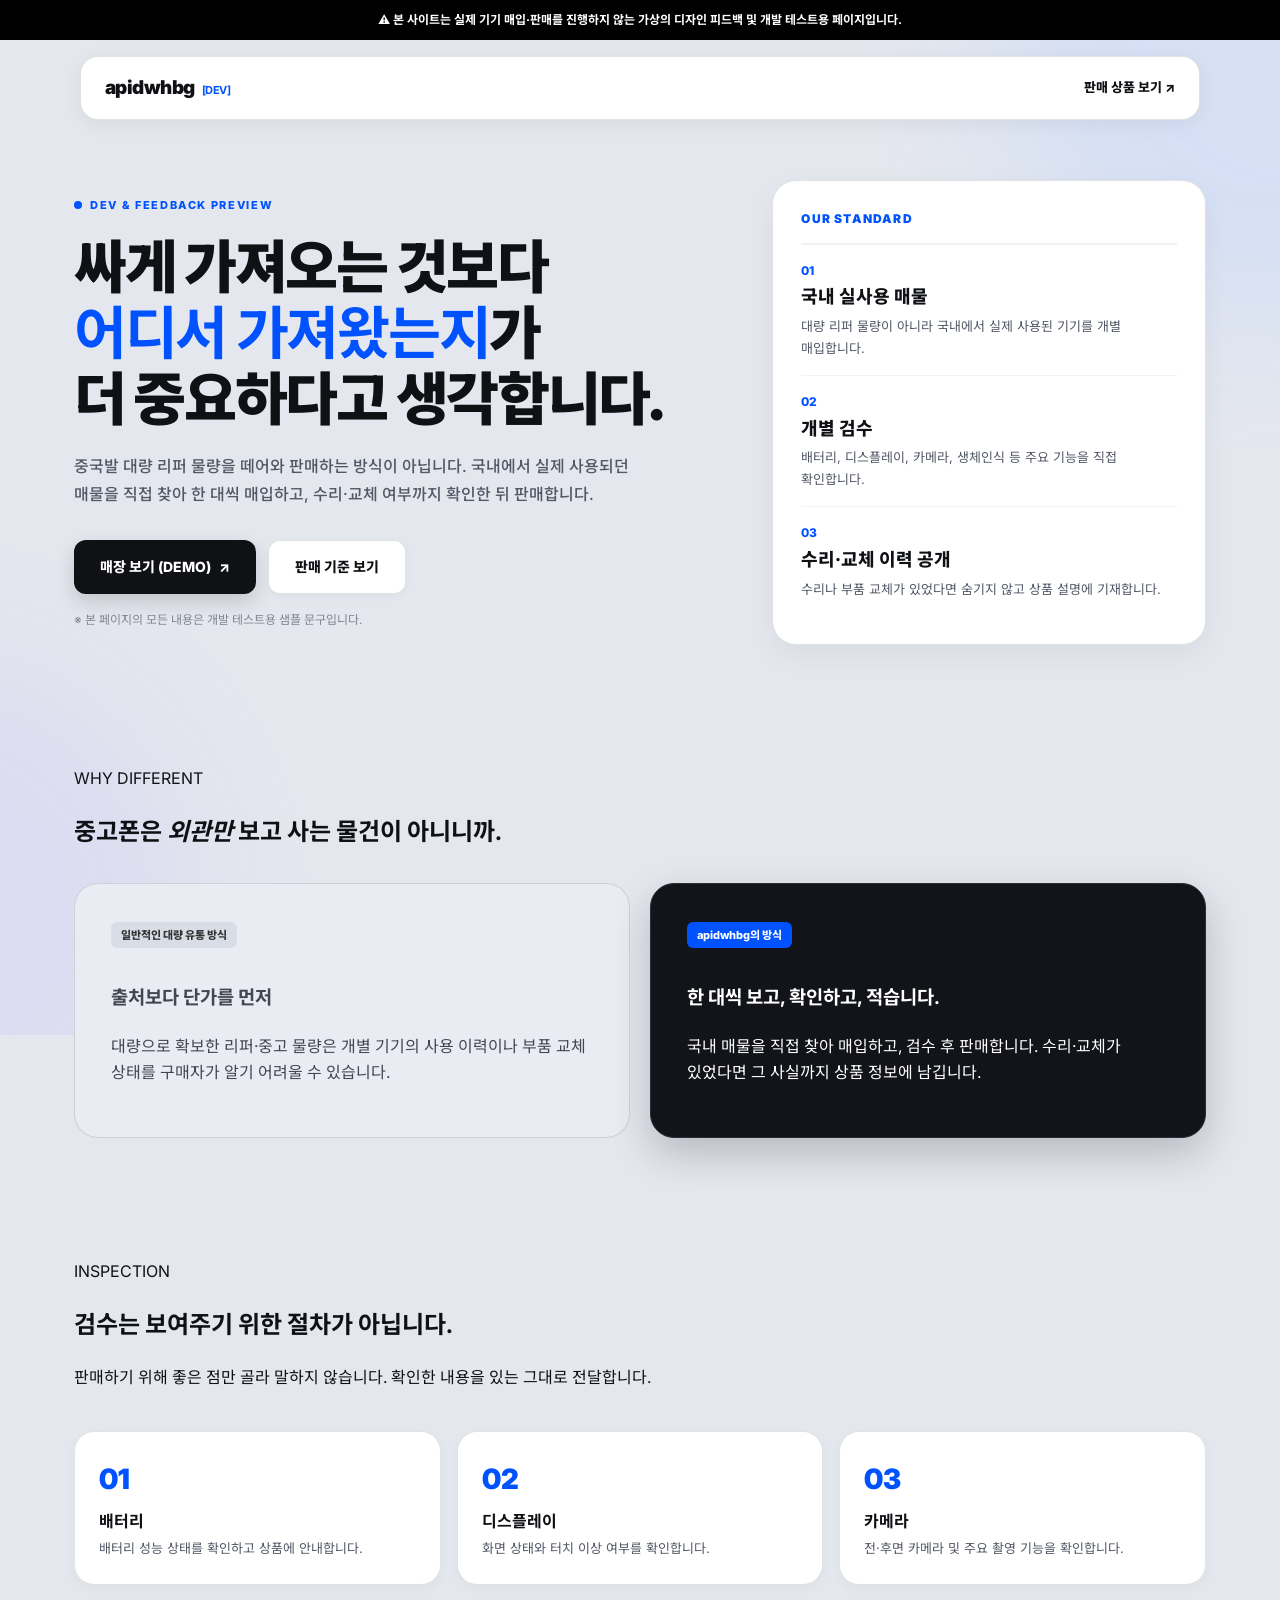
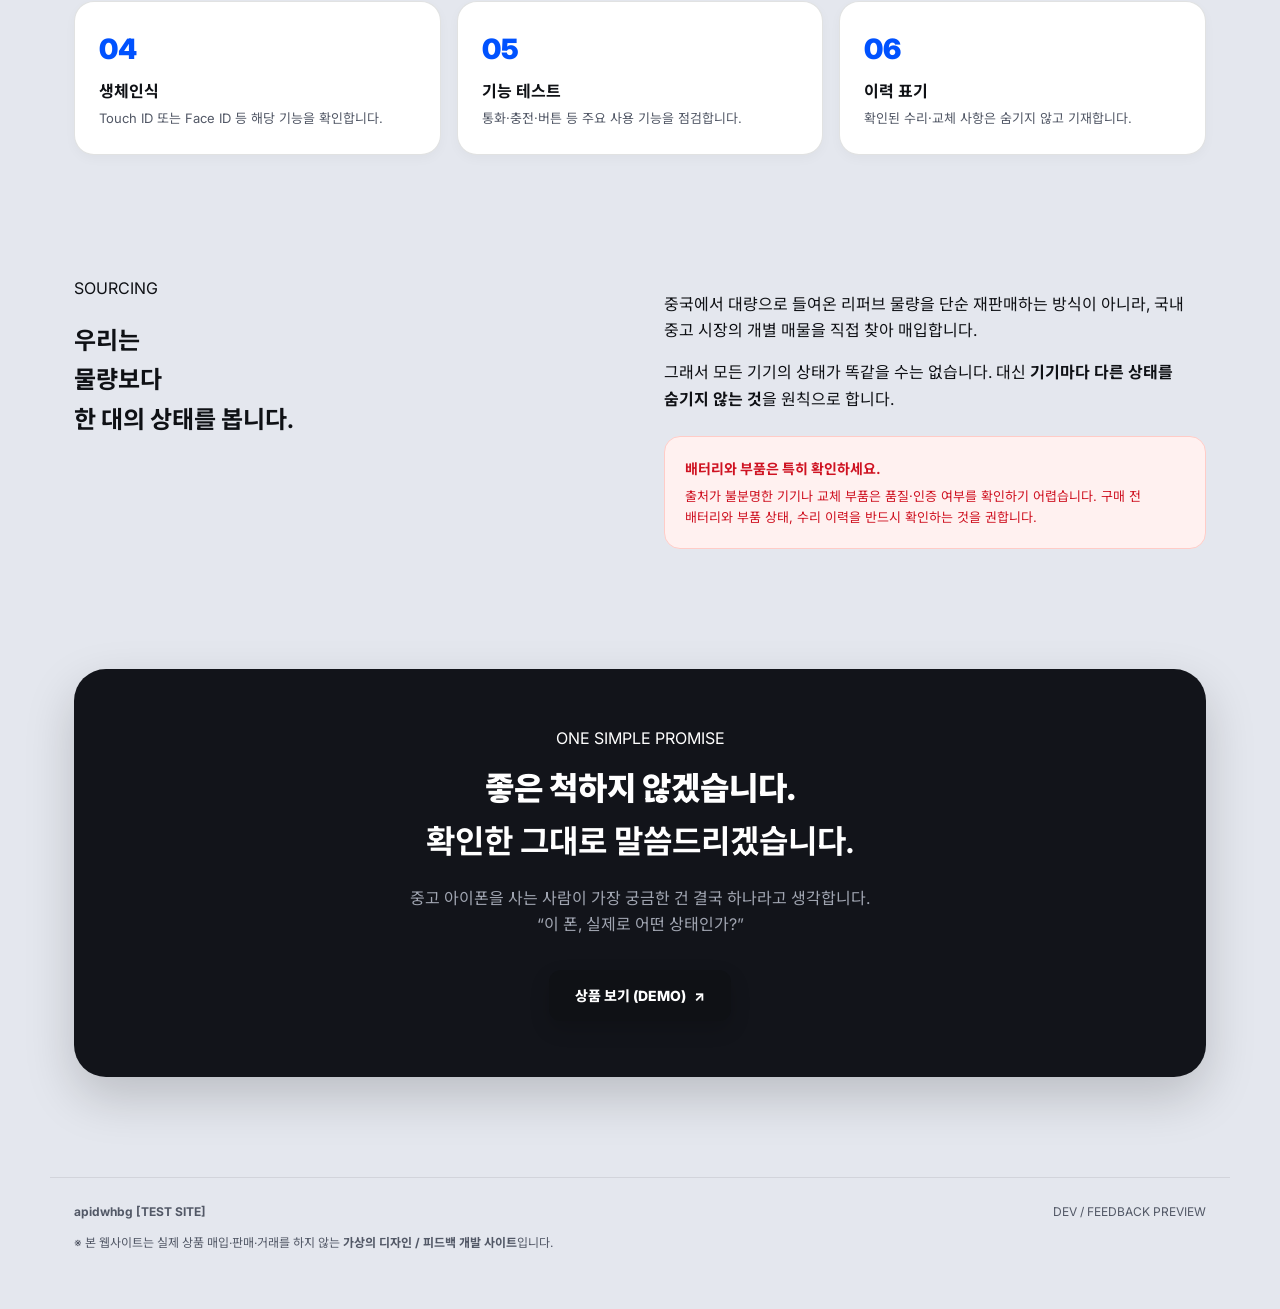
==== commit 574be57f: "Add files via upload" ====
--- a/index.html
+++ b/index.html
@@ -1,1218 +1,146 @@
-<!DOCTYPE html>
-<html lang="ko">
-<head>
-<meta charset="UTF-8">
-<title>나폴리탄의 기억 - 불가사의 체험담 모음</title>
-<style>
-/* ===== 기본 리셋 & 2000년대 기반 ===== */
-* { margin:0; padding:0; box-sizing:border-box; }
-
-body {
-  background-color: #c0c0c0;
-  font-family: 'MS Gothic', 'ＭＳ ゴシック', 'Meiryo', monospace;
-  font-size: 13px;
-  color: #000;
-  min-height: 100vh;
-}
-
-/* 팝업 스타일 알림창 */
-#popup-overlay {
-  display: none;
-  position: fixed;
-  top: 0; left: 0; right: 0; bottom: 0;
-  background: rgba(0,0,0,0.4);
-  z-index: 9999;
-  align-items: center;
-  justify-content: center;
-}
-#popup-overlay.show { display: flex; }
-.popup-window {
-  background: #d4d0c8;
-  border: 2px solid;
-  border-color: #fff #808080 #808080 #fff;
-  width: 340px;
-  font-family: 'MS Gothic', monospace;
-  font-size: 12px;
-}
-.popup-titlebar {
-  background: linear-gradient(to right, #000080, #1084d0);
-  color: #fff;
-  padding: 3px 6px;
-  display: flex;
-  justify-content: space-between;
-  align-items: center;
-  font-size: 12px;
-  font-weight: bold;
-}
-.popup-close {
-  background: #d4d0c8;
-  border: 1px solid;
-  border-color: #fff #808080 #808080 #fff;
-  width: 16px; height: 14px;
-  font-size: 10px;
-  cursor: pointer;
-  display: flex; align-items: center; justify-content: center;
-  line-height: 1;
-}
-.popup-body { padding: 16px; text-align: center; line-height: 2; }
-.popup-btn {
-  background: #d4d0c8;
-  border: 2px solid;
-  border-color: #fff #808080 #808080 #fff;
-  padding: 3px 20px;
-  font-family: inherit;
-  font-size: 12px;
-  cursor: pointer;
-  margin-top: 10px;
-}
-.popup-btn:active { border-color: #808080 #fff #fff #808080; }
-
-/* ===== 메인 래퍼 ===== */
-#win {
-  background: #fff;
-  max-width: 700px;
-  margin: 0 auto;
-  border-left: 1px solid #aaa;
-  border-right: 1px solid #aaa;
-  min-height: 100vh;
-}
-#browser-body { background: #fff; }
-
-/* 마퀴 배너 */
-#banner {
-  background: #000080;
-  color: #ffff00;
-  padding: 2px 0;
-  font-size: 11px;
-  overflow: hidden;
-  white-space: nowrap;
-}
-.marquee-text {
-  display: inline-block;
-  animation: marquee 20s linear infinite;
-  padding-left: 100%;
-}
-@keyframes marquee {
-  from { transform: translateX(0); }
-  to { transform: translateX(-100%); }
-}
-
-/* 페이지 헤더 */
-#page-header {
-  background: #fff;
-  padding: 12px 14px 8px;
-  border-bottom: 3px double #ccc;
-}
-#site-name {
-  font-size: 22px;
-  font-weight: bold;
-  color: #000080;
-  letter-spacing: 3px;
-  margin-bottom: 2px;
-  text-shadow: 1px 1px 0 #aaa;
-}
-#site-desc {
-  font-size: 11px;
-  color: #555;
-  letter-spacing: 1px;
-}
-.blink { animation: blink 1s step-end infinite; }
-@keyframes blink { 50% { opacity: 0; } }
-
-/* 상단 네비 */
-#topnav {
-  background: #ddd;
-  border-bottom: 2px solid #aaa;
-  border-top: 1px solid #eee;
-  display: flex;
-  padding: 0;
-}
-.nav-btn {
-  padding: 4px 14px;
-  font-size: 12px;
-  font-family: inherit;
-  background: #e8e8e8;
-  border: none;
-  border-right: 1px solid #aaa;
-  cursor: pointer;
-  color: #000;
-}
-.nav-btn:hover { background: #000080; color: #fff; }
-.nav-btn.active {
-  background: #fff;
-  font-weight: bold;
-  border-bottom: 2px solid #fff;
-}
-.nav-btn .new-mark {
-  color: #f00;
-  font-size: 9px;
-  font-weight: bold;
-  margin-left: 3px;
-  animation: blink 0.8s step-end infinite;
-}
-
-/* 레이아웃 */
-#layout {
-  display: flex;
-  align-items: flex-start;
-}
-
-/* 사이드바 */
-#sidebar {
-  width: 160px;
-  flex-shrink: 0;
-  background: #f4f4f4;
-  border-right: 1px solid #ccc;
-  padding: 8px 6px;
-  min-height: 600px;
-}
-.sb-section {
-  border: 1px solid #bbb;
-  background: #f8f8f8;
-  margin-bottom: 10px;
-}
-.sb-head {
-  background: #000080;
-  color: #fff;
-  padding: 2px 6px;
-  font-size: 11px;
-  font-weight: bold;
-}
-.sb-content {
-  padding: 4px 6px;
-  font-size: 11px;
-  line-height: 2;
-}
-.sb-content a, .sb-link {
-  display: block;
-  color: #000080;
-  text-decoration: underline;
-  cursor: pointer;
-  font-size: 11px;
-  line-height: 1.9;
-}
-.sb-content a:hover, .sb-link:hover { color: #f00; background: #ffffcc; }
-.sb-content a.active-link { color: #f00; font-weight: bold; }
-
-.counter-display {
-  font-family: 'Courier New', monospace;
-  font-size: 17px;
-  background: #111;
-  color: #00ff00;
-  padding: 2px 4px;
-  letter-spacing: 3px;
-  display: block;
-  text-align: center;
-  margin: 4px 0;
-  border: 1px inset #333;
-}
-
-/* 메인 영역 */
-#main {
-  flex: 1;
-  min-width: 0;
-  padding: 10px 12px;
-  background: #fff;
-}
-
-/* 페이지들 */
-.page { display: none; }
-.page.active { display: block; }
-
-/* 섹션 헤더 */
-.sec-head {
-  background: #000080;
-  color: #fff;
-  padding: 3px 8px;
-  font-size: 12px;
-  font-weight: bold;
-  margin-bottom: 8px;
-  letter-spacing: 1px;
-}
-.sec-head2 {
-  background: #808080;
-  color: #fff;
-  padding: 2px 8px;
-  font-size: 11px;
-  margin: 12px 0 6px;
-}
-
-/* TOP 페이지 */
-.update-table {
-  width: 100%;
-  border-collapse: collapse;
-  font-size: 11px;
-  margin-bottom: 12px;
-}
-.update-table tr { border-bottom: 1px dotted #ccc; }
-.update-table td { padding: 3px 6px; }
-.update-table .dt { color: #000080; font-weight: bold; white-space: nowrap; width: 90px; }
-.new-badge {
-  background: #f00;
-  color: #fff;
-  font-size: 9px;
-  padding: 0 3px;
-  font-weight: bold;
-  margin-left: 4px;
-  vertical-align: middle;
-}
-
-.intro-box {
-  border: 1px solid #ccc;
-  background: #fffff8;
-  padding: 8px 10px;
-  font-size: 12px;
-  line-height: 2;
-  color: #222;
-  margin-bottom: 12px;
-}
-
-/* 괴담 목록 */
-.story-list-item {
-  border: 2px solid;
-  border-color: #fff #808080 #808080 #fff;
-  background: #f8f8f8;
-  margin-bottom: 8px;
-  cursor: pointer;
-  transition: none;
-}
-.story-list-item:hover { background: #ffffcc; }
-.story-list-item .sl-head {
-  background: #c0c0c0;
-  border-bottom: 1px solid #808080;
-  padding: 3px 8px;
-  display: flex;
-  justify-content: space-between;
-  font-size: 11px;
-}
-.sl-no { color: #555; }
-.sl-date { color: #555; }
-.story-list-item .sl-title {
-  padding: 5px 10px 3px;
-  font-weight: bold;
-  font-size: 13px;
-  color: #000080;
-}
-.story-list-item:hover .sl-title { color: #f00; text-decoration: underline; }
-.story-list-item .sl-preview {
-  padding: 0 10px 6px;
-  font-size: 11px;
-  color: #555;
-  line-height: 1.7;
-}
-.story-list-item .sl-tags {
-  padding: 0 10px 5px;
-  font-size: 10px;
-  color: #888;
-}
-
-/* 괴담 본문 */
-.story-body-wrap {
-  border: 1px solid #ccc;
-  background: #fffff8;
-  padding: 12px 14px;
-  font-size: 13px;
-  line-height: 2.4;
-  color: #111;
-  margin-bottom: 14px;
-}
-.story-body-wrap p {
-  margin-bottom: 10px;
-  text-indent: 1em;
-}
-.story-body-wrap p.no-indent { text-indent: 0; }
-.story-body-wrap .dialog {
-  text-indent: 0;
-  margin-left: 1em;
-}
-.story-body-wrap .footnote {
-  font-size: 11px;
-  color: #888;
-  border-top: 1px dotted #ccc;
-  padding-top: 6px;
-  margin-top: 10px;
-  text-indent: 0;
-}
-
-/* 댓글 */
-.comment-form-box {
-  border: 1px solid #ccc;
-  background: #f8f8f8;
-  padding: 8px 10px;
-  margin-bottom: 12px;
-}
-.comment-form-box input[type=text],
-.comment-form-box textarea {
-  width: 100%;
-  border: 2px solid;
-  border-color: #808080 #fff #fff #808080;
-  background: #fff;
-  font-family: inherit;
-  font-size: 12px;
-  padding: 3px 4px;
-  margin-bottom: 5px;
-  resize: vertical;
-}
-.comment-form-box textarea { height: 60px; }
-.form-row { display: flex; gap: 6px; align-items: center; margin-bottom: 5px; }
-.form-row label { font-size: 11px; white-space: nowrap; width: 50px; }
-.form-row input { flex: 1; }
-.win-btn {
-  background: #d4d0c8;
-  border: 2px solid;
-  border-color: #fff #808080 #808080 #fff;
-  padding: 3px 14px;
-  font-family: inherit;
-  font-size: 12px;
-  cursor: pointer;
-}
-.win-btn:active { border-color: #808080 #fff #fff #808080; }
-.win-btn:hover { background: #c0c0c0; }
-
-.comment-item {
-  border-bottom: 1px dotted #bbb;
-  padding: 7px 0;
-  font-size: 12px;
-  line-height: 1.9;
-}
-.comment-item:last-child { border-bottom: none; }
-.c-meta { font-size: 10px; color: #666; margin-bottom: 2px; }
-.c-name { font-weight: bold; color: #000080; margin-right: 8px; }
-.c-date { color: #999; }
-.c-body { color: #222; }
-.c-admin { color: #880000; font-weight: bold; }
-
-/* 방명록 */
-.gb-entry {
-  border: 2px solid;
-  border-color: #fff #808080 #808080 #fff;
-  background: #fffff8;
-  padding: 8px 10px;
-  margin-bottom: 8px;
-  font-size: 12px;
-  line-height: 1.9;
-}
-.gb-meta { font-size: 10px; color: #777; margin-bottom: 3px; }
-.gb-name-label { font-weight: bold; color: #000080; }
-.gb-reply {
-  margin-top: 6px;
-  padding: 5px 8px;
-  background: #f0f0f0;
-  border-left: 3px solid #000080;
-  font-size: 11px;
-  color: #333;
-}
-.gb-reply .reply-label { color: #880000; font-weight: bold; font-size: 10px; }
-
-/* 프로필 */
-.profile-table {
-  border-collapse: collapse;
-  font-size: 12px;
-  margin-bottom: 12px;
-}
-.profile-table td {
-  padding: 5px 10px;
-  border-bottom: 1px dotted #ccc;
-  vertical-align: top;
-}
-.profile-table td:first-child {
-  color: #000080;
-  font-weight: bold;
-  white-space: nowrap;
-  width: 80px;
-  background: #f0f0f0;
-}
-
-/* 링크 */
-.link-item {
-  border: 2px solid;
-  border-color: #fff #808080 #808080 #fff;
-  background: #f8f8f8;
-  padding: 6px 10px;
-  margin-bottom: 6px;
-  font-size: 12px;
-}
-.link-item .link-name { font-weight: bold; color: #000080; text-decoration: underline; cursor: pointer; }
-.link-item .link-name:hover { color: #f00; }
-.link-item .link-desc { font-size: 11px; color: #555; margin-top: 2px; }
-.link-item .link-url { font-size: 10px; color: #888; margin-top: 1px; }
-
-/* 스테이터스바 */
-#statusbar {
-  background: #d4d0c8;
-  border-top: 2px solid;
-  border-color: #808080 #fff #fff #808080;
-  padding: 2px 6px;
-  font-size: 10px;
-  color: #333;
-  display: flex;
-  justify-content: space-between;
-}
-
-/* 뒤로가기 버튼 */
-.back-btn {
-  background: #d4d0c8;
-  border: 2px solid;
-  border-color: #fff #808080 #808080 #fff;
-  padding: 2px 10px;
-  font-family: inherit;
-  font-size: 11px;
-  cursor: pointer;
-  margin-bottom: 10px;
-}
-.back-btn:active { border-color: #808080 #fff #fff #808080; }
-.back-btn:hover { background: #c0c0c0; }
-
-/* 이미지 깨진 박스 */
-.broken-img {
-  display: inline-block;
-  border: 1px solid #ccc;
-  background: #f0f0f0;
-  width: 88px; height: 31px;
-  font-size: 8px; color: #999;
-  text-align: center; line-height: 31px;
-  vertical-align: middle;
-  margin: 2px;
-}
-
-hr.fancy {
-  border: none;
-  border-top: 1px solid #ccc;
-  margin: 10px 0;
-}
-hr.double {
-  border: none;
-  border-top: 3px double #aaa;
-  margin: 12px 0;
-}
-</style>
-</head>
-<body>
-
-<!-- 팝업 (방문시 안내) -->
-<div id="popup-overlay" class="show">
-  <div class="popup-window">
-    <div class="popup-titlebar">
-      <span>나폴리탄의 기억</span>
-      <span class="popup-close" onclick="closePopup()">✕</span>
-    </div>
-    <div class="popup-body">
-      <p>이 페이지에는 <strong>불가사의한 체험담</strong>이<br>수록되어 있습니다.</p>
-      <br>
-      <p style="font-size:11px; color:#555;">심야에 혼자 열람하는 것은<br>삼가 주십시오.</p>
-      <br>
-      <button class="popup-btn" onclick="closePopup()">　확인　</button>
-    </div>
-  </div>
-</div>
-
-<!-- 브라우저 윈도우 -->
-<div id="win">
-  <div id="titlebar">
-    <span>나폴리탄의 기억 - Microsoft Internet Explorer</span>
-    <div class="win-btns">
-      <span>_</span><span>□</span><span>✕</span>
-    </div>
-  </div>
-
-  <div id="menubar">
-    <span>파일(F)</span>
-    <span>편집(E)</span>
-    <span>보기(V)</span>
-    <span>즐겨찾기(A)</span>
-    <span>도구(T)</span>
-    <span>도움말(H)</span>
-  </div>
-
-  <div id="addrbar">
-    <span class="label">주소(D)</span>
-    <input id="addrbox" type="text" value="http://www.geocities.co.jp/Heartland-Cosmos/7734/" readonly>
-    <button class="win-btn" style="padding:1px 10px; font-size:11px;">이동</button>
-  </div>
-
-  <div id="browser-body">
-
-    <!-- 마퀴 배너 -->
-    <div id="banner">
-      <span class="marquee-text">
-        ★ 링크는 자유입니다 환영합니다 ★ 투고도 기다리고 있어요 ★ 최종 업데이트 2003.10.02 ★ 총 방문자 수 8,432명 감사합니다！ ★ 이상한 체험담 있으면 게시판에 써주세요 ★
-      </span>
-    </div>
-
-    <!-- 페이지 헤더 -->
-    <div id="page-header">
-      <div style="display:flex; justify-content:space-between; align-items:flex-start;">
-        <div>
-          <div id="site-name">나폴리탄의 기억</div>
-          <div id="site-desc">불가사의한 체험담・도시전설 수집 페이지 / 관리인：みつる</div>
-        </div>
-        <div style="text-align:right; font-size:10px; color:#888; line-height:1.8;">
-          <span class="broken-img">[배너]</span><br>
-          Since 2002.08.14
-        </div>
-      </div>
-    </div>
-
-    <!-- 탭 네비 -->
-    <div id="topnav">
-      <button class="nav-btn active" onclick="showPage('top', this)">TOP</button>
-      <button class="nav-btn" onclick="showPage('stories', this)">괴담 목록</button>
-      <button class="nav-btn" onclick="showPage('bbs', this)">게시판<span class="new-mark">NEW</span></button>
-      <button class="nav-btn" onclick="showPage('guestbook', this)">방명록</button>
-      <button class="nav-btn" onclick="showPage('profile', this)">프로필</button>
-      <button class="nav-btn" onclick="showPage('links', this)">링크</button>
-    </div>
-
-    <div id="layout">
-      <!-- 사이드바 -->
-      <div id="sidebar">
-        <div class="sb-section">
-          <div class="sb-head">■ 카테고리</div>
-          <div class="sb-content">
-            <span class="sb-link" onclick="showStoryList('all')">전체 (6)</span>
-            <span class="sb-link" onclick="showStoryList('napolitan')">나폴리탄 (3)</span>
-            <span class="sb-link" onclick="showStoryList('school')">학교 괴담 (1)</span>
-            <span class="sb-link" onclick="showStoryList('urban')">도시전설 (1)</span>
-            <span class="sb-link" onclick="showStoryList('experience')">체험담 (1)</span>
-          </div>
-        </div>
-
-        <div class="sb-section">
-          <div class="sb-head">■ 방문자 수</div>
-          <div class="sb-content" style="text-align:center; padding:8px 4px;">
-            <span class="counter-display" id="counter">008432</span>
-            <div style="font-size:10px; color:#444; margin-top:2px;">감사합니다！</div>
-          </div>
-        </div>
-
-        <div class="sb-section">
-          <div class="sb-head">■ 인기 페이지</div>
-          <div class="sb-content">
-            <span class="sb-link" onclick="openStory(0)">나폴리탄 (1,847)</span>
-            <span class="sb-link" onclick="openStory(3)">폐교의 미술실 (934)</span>
-            <span class="sb-link" onclick="openStory(1)">나폴리탄2 (721)</span>
-            <span class="sb-link" onclick="openStory(4)">빨간 방 (601)</span>
-          </div>
-        </div>
-
-        <div class="sb-section">
-          <div class="sb-head">■ 프로필</div>
-          <div class="sb-content" style="font-size:10px; line-height:1.9;">
-            이름: みつる<br>
-            거주: 사이타마<br>
-            취미: 괴담 수집<br>
-            <br>
-            이상한 이야기를<br>
-            모으고 있습니다。<br>
-            제보 환영합니다。
-          </div>
-        </div>
-
-        <div style="text-align:center; font-size:10px; color:#666; margin-top:6px; line-height:1.9;">
-          <span class="broken-img">[88x31]</span><br>
-          <span class="broken-img">[88x31]</span><br>
-          <span style="font-size:9px;">배너교환 환영</span>
-        </div>
-      </div>
-
-      <!-- 메인 영역 -->
-      <div id="main">
-
-        <!-- TOP 페이지 -->
-        <div class="page active" id="page-top">
-          <div class="sec-head">■ 이 사이트에 대해서</div>
-          <div class="intro-box">
-            방문해 주셔서 감사합니다。<br>
-            여기는 제가 수집한 불가사의한 이야기・체험담을 올려두는 개인 페이지입니다。<br>
-            주로 친구나 인터넷에서 수집한 이야기를 정리하고 있어요。<br>
-            투고・링크 모두 자유입니다。 수상한 이야기가 있으면 게시판에 써주세요。
-            <br><br>
-            <span class="blink" style="color:#f00;">★</span> 심야에 혼자 읽는 것은 삼가 주십시오。
-          </div>
-
-          <div class="sec-head">■ 업데이트 정보</div>
-          <table class="update-table">
-            <tr><td class="dt">2003.10.02</td><td>나폴리탄 3화 추가했습니다 <span class="new-badge">NEW</span></td></tr>
-            <tr><td class="dt">2003.09.17</td><td>게시판 리뉴얼、댓글 기능 추가</td></tr>
-            <tr><td class="dt">2003.08.30</td><td>나폴리탄 2화、폐교 이야기 추가</td></tr>
-            <tr><td class="dt">2003.07.14</td><td>빨간 방、체험담 2편 추가</td></tr>
-            <tr><td class="dt">2003.06.02</td><td>카테고리 정리했습니다</td></tr>
-            <tr><td class="dt">2003.04.18</td><td>사이트 개설 1주년！ 감사합니다</td></tr>
-          </table>
-
-          <div class="sec-head">■ 최신 괴담</div>
-          <div class="story-list-item" onclick="openStory(2)">
-            <div class="sl-head"><span class="sl-no">No.006</span><span class="sl-date">2003.10.02 <span class="new-badge">NEW</span></span></div>
-            <div class="sl-title">나폴리탄 ～마지막 이야기～</div>
-            <div class="sl-preview">그 가게에 다시 가봤다. 하지만 가게는 이미 없었고 빈 땅이 되어 있었다. 근처 주민에게 물어보니……</div>
-            <div class="sl-tags">카테고리: 나폴리탄 / 조회: 203</div>
-          </div>
-          <div class="story-list-item" onclick="openStory(0)">
-            <div class="sl-head"><span class="sl-no">No.001</span><span class="sl-date">2003.04.22</span></div>
-            <div class="sl-title">나폴리탄</div>
-            <div class="sl-preview">혼자 여행하다 길을 잃어 낡은 양식집에 들어갔는데, 메뉴는 나폴리탄 하나뿐이었다……</div>
-            <div class="sl-tags">카테고리: 나폴리탄 / 조회: 1,847</div>
-          </div>
-
-          <hr class="fancy">
-          <div style="text-align:center; font-size:11px; color:#555; margin-top:8px;">
-            <span class="broken-img">[GIF]</span>
-            <span class="broken-img">[GIF]</span>
-            <span class="broken-img">[GIF]</span>
-          </div>
-        </div>
-
-        <!-- 괴담 목록 -->
-        <div class="page" id="page-stories">
-          <div class="sec-head" id="story-list-head">■ 괴담 목록 - 전체</div>
-          <div id="story-list-view"></div>
-
-          <!-- 괴담 본문 뷰 -->
-          <div id="story-detail-view" style="display:none;">
-            <button class="back-btn" onclick="backToList()">◀ 목록으로 돌아가기</button>
-            <div id="story-detail-content"></div>
-          </div>
-        </div>
-
-        <!-- 게시판 -->
-        <div class="page" id="page-bbs">
-          <div class="sec-head">■ 자유 게시판</div>
-          <div class="intro-box" style="margin-bottom:10px; font-size:11px;">
-            이상한 체험담、들은 괴담、뭐든지 자유롭게 써주세요。<br>
-            개인정보（이름、주소 등）는 절대 쓰지 마세요。
-          </div>
-
-          <div class="comment-form-box">
-            <div class="sec-head2" style="margin-top:0;">글 쓰기</div>
-            <div class="form-row"><label>이름</label><input type="text" id="bbs-name" placeholder="닉네임 (익명 가능)" maxlength="20"></div>
-            <div class="form-row" style="align-items:flex-start;"><label style="padding-top:3px;">내용</label><textarea id="bbs-body" placeholder="여기에 써주세요…" style="width:100%; flex:1;"></textarea></div>
-            <div style="text-align:right;"><button class="win-btn" onclick="postBbs()">　투고　</button></div>
-          </div>
-
-          <div class="sec-head2" style="margin-top:0;">■ 최근 투고</div>
-          <div id="bbs-list"></div>
-        </div>
-
-        <!-- 방명록 -->
-        <div class="page" id="page-guestbook">
-          <div class="sec-head">■ 방명록</div>
-          <div class="intro-box" style="margin-bottom:10px; font-size:11px;">
-            방문 기념으로 한마디 남겨주세요。URL도 환영합니다。
-          </div>
-
-          <div class="comment-form-box">
-            <div class="sec-head2" style="margin-top:0;">방명록 쓰기</div>
-            <div class="form-row"><label>이름</label><input type="text" id="gb-name" placeholder="닉네임" maxlength="20"></div>
-            <div class="form-row"><label>홈페이지</label><input type="text" id="gb-url" placeholder="http://" maxlength="80"></div>
-            <div class="form-row" style="align-items:flex-start;"><label style="padding-top:3px;">메시지</label><textarea id="gb-body" placeholder="메시지를 입력해주세요…" style="width:100%; flex:1;"></textarea></div>
-            <div style="text-align:right;"><button class="win-btn" onclick="postGuestbook()">　보내기　</button></div>
-          </div>
-
-          <div id="gb-list"></div>
-        </div>
-
-        <!-- 프로필 -->
-        <div class="page" id="page-profile">
-          <div class="sec-head">■ 관리인 프로필</div>
-          <table class="profile-table">
-            <tr><td>이름</td><td>みつる（미츠루）</td></tr>
-            <tr><td>거주지</td><td>사이타마현</td></tr>
-            <tr><td>나이</td><td>비공개</td></tr>
-            <tr><td>취미</td><td>괴담 수집、인터넷、야구 관람</td></tr>
-            <tr><td>좋아하는 것</td><td>나폴리탄 (웃음) 、 심야방송</td></tr>
-            <tr><td>사이트 개설</td><td>2002년 8월 14일</td></tr>
-            <tr><td>사용 중인 것</td><td>Geocities Japan / IE6 / Windows XP</td></tr>
-          </table>
-          <div class="intro-box">
-            처음에는 그냥 취미로 시작했는데, 어느새 꽤 많이 모였네요。<br>
-            친구한테서 들은 나폴리탄 이야기가 계기였어요。<br>
-            제보나 링크 신청은 게시판이나 메일로 해주세요。<br>
-            <br>
-            잘 부탁드립니다。
-            <div style="text-align:right; margin-top:6px; font-size:11px; color:#888;">みつる</div>
-          </div>
-        </div>
-
-        <!-- 링크 -->
-        <div class="page" id="page-links">
-          <div class="sec-head">■ 링크 모음</div>
-          <div style="font-size:11px; color:#555; margin-bottom:10px; line-height:1.9;">
-            관련 사이트를 모아두었습니다。링크 신청은 게시판으로 해주세요。<br>
-            상호링크 환영합니다！
-          </div>
-
-          <div class="sec-head2" style="margin-top:0;">◎ 괴담・공포 사이트</div>
-          <div class="link-item">
-            <div class="link-name" onclick="showPopupMsg('외부 링크는 지원되지 않습니다。')">학교 이야기 모음</div>
-            <div class="link-desc">전국 학교 괴담 데이터베이스。분류가 잘 되어 있어서 찾기 쉬워요。</div>
-            <div class="link-url">http://www.geocities.co.jp/school-kaidan/</div>
-          </div>
-          <div class="link-item">
-            <div class="link-name" onclick="showPopupMsg('외부 링크는 지원되지 않습니다。')">도시전설 아카이브</div>
-            <div class="link-desc">일본 도시전설을 철저하게 수집한 사이트。빨간 방 관련 정보도 있어요。</div>
-            <div class="link-url">http://www.infoseek.co.jp/~toshidensetsu/</div>
-          </div>
-          <div class="link-item">
-            <div class="link-name" onclick="showPopupMsg('외부 링크는 지원되지 않습니다。')">심령사진 게시판</div>
-            <div class="link-desc">심령사진 전문 게시판。투고수가 많아서 퀄리티 높은 것도 있어요。</div>
-            <div class="link-url">http://bbs.geocities.jp/shinrei-photo/</div>
-          </div>
-
-          <div class="sec-head2">◎ 친구 사이트</div>
-          <div class="link-item">
-            <div class="link-name" onclick="showPopupMsg('외부 링크는 지원되지 않습니다。')">みゆきのおへや</div>
-            <div class="link-desc">중학교 때 친구 みゆき의 페이지。일상과 좋아하는 음악에 대해서。</div>
-            <div class="link-url">http://www.geocities.co.jp/Milkyway/miyuki_room/</div>
-          </div>
-          <div class="link-item">
-            <div class="link-name" onclick="showPopupMsg('외부 링크는 지원되지 않습니다。')">たろうのゲームページ</div>
-            <div class="link-desc">게임 공략 정보 사이트。RPG 중심으로 자세하게 써져 있어요。</div>
-            <div class="link-url">http://hp.vector.co.jp/authors/taro_game/</div>
-          </div>
-
-          <hr class="fancy">
-          <div style="font-size:11px; color:#555; margin-top:6px;">
-            링크 신청은 <span class="sb-link" style="display:inline;" onclick="showPage('bbs', document.querySelectorAll('.nav-btn')[2])">게시판</span>으로 해주세요。상호링크 환영합니다。<br>
-            배너 사이즈: 88×31 픽셀
-          </div>
-        </div>
-
-      </div><!-- /main -->
-    </div><!-- /layout -->
-
-    <div id="statusbar">
-      <span id="status-text">완료</span>
-      <span>인터넷 영역</span>
-    </div>
-
-  </div><!-- /browser-body -->
-</div><!-- /win -->
-
-<script>
-// ===== 데이터 =====
-const stories = [
-  {
-    id: 0,
-    no: 'No.001',
-    title: '나폴리탄',
-    date: '2003.04.22',
-    category: 'napolitan',
-    views: 1847,
-    preview: '혼자 여행하다 길을 잃어 낡은 양식집에 들어갔는데, 메뉴는 나폴리탄 하나뿐이었다……',
-    body: `
-      <p class="no-indent">이건 내가 직접 겪은 일이야。</p>
-      <p>대학교 때、혼자 배낭여행을 하다가 길을 잃었어。낯선 시골 마을이었는데 날도 저물어가고 배도 고파서 어떻게든 가게를 찾아야 했어。</p>
-      <p>골목을 몇 개 지나다 보니까 작은 양식집이 있었어。간판은 반쯤 떨어져 있어서 뭐라고 쓰여 있는지도 모르겠고、창문은 기름때인지 뿌옇게 되어 있어서 안이 잘 안 보였어。</p>
-      <p>그래도 배가 너무 고파서 들어갔어。</p>
-      <p>안에는 아무도 없었어。손님도、종업원도。그냥 오래된 테이블 몇 개랑 의자만 있었어。조명도 어두컴컴해서 제대로 안 보일 정도였어。</p>
-      <p>「저기요—」하고 불렀더니 안쪽 주방에서 나이 든 아저씨가 나왔어。별로 반가워하는 표정도 아니었고、그냥 「뭐 드실래요」라고 물어봤어。</p>
-      <p>메뉴판을 받았는데 글자가 거의 다 지워져 있었어。그나마 읽을 수 있는 건 딱 하나였어。</p>
-      <p class="dialog">「나폴리탄」</p>
-      <p>어쩔 수 없이 그걸 시켰어。</p>
-      <p>금방 나왔어。평범한 나폴리탄이었어。케첩 소스에 스파게티、위에 소시지랑 피망이 올라있는。</p>
-      <p>먹어봤더니 맛있었어。근데 뭔가 이상하게 맛있었어。케첩 맛인데 어딘가 다른 맛이 섞여있는 것 같은。뭔지는 모르겠는데。</p>
-      <p>다 먹고 나서 계산하려고 카운터에 갔더니 아저씨가 없었어。「저기요—」하고 불러도 대답이 없어。</p>
-      <p>할 수 없이 주방 쪽을 들여다봤어。</p>
-      <p>그때 바닥에 뭔가 빨간 게 번져 있는 걸 봤어。처음엔 케첩이라고 생각했어。근데 이상하게 선명한 색이었어。그리고 따뜻해 보였어。</p>
-      <p>그게 뭔지、지금도 생각하고 싶지 않아。</p>
-      <p>나는 그냥 가게를 뛰쳐나왔어。돈도 안 내고。</p>
-      <p>나중에 그 마을 사람들한테 그 가게 이야기를 했더니 아무도 모른다고 했어。그 골목에 양식집 같은 건 없다고。</p>
-    `,
-    comments: [
-      { name: 'ゆかり', date: '2003.04.23', body: '읽었어요... 왜인지 모르게 무서웠어요。케첩이 아니라는 게 확실한 건가요' },
-      { name: '匿名', date: '2003.04.24', body: '비슷한 이야기를 전에 들은 적이 있어요。지역이 어디예요?' },
-      { name: 'みつる（管理人）', date: '2003.04.24', body: '사이타마 북부쪽이에요。정확한 지명은 기억이 잘...', isAdmin: true },
-      { name: 'たろう', date: '2003.05.01', body: '케첩이랑 색이 비슷하니까 실제로 봤을 때 구분이 어렵겠죠... 무섭다' },
-      { name: 'みゆき', date: '2003.05.03', body: '친구한테도 보여줬는데 무서워하더라고요。나폴리탄 못 먹겠다고 (웃음)' },
-    ]
-  },
-  {
-    id: 1,
-    no: 'No.004',
-    title: '나폴리탄 2화 ～속편～',
-    date: '2003.08.30',
-    category: 'napolitan',
-    views: 721,
-    preview: '친구가 같은 마을에서 비슷한 경험을 했다고 연락이 왔다。',
-    body: `
-      <p class="no-indent">1화를 올린 지 얼마 안 됐을 때、친구한테서 메일이 왔어。</p>
-      <p>「나 그 마을 알아。거기 작년에 갔었어。」</p>
-      <p>깜짝 놀라서 바로 전화했어。</p>
-      <p>친구 말로는、같은 마을에서 비슷한 경험을 했다고 했어。역시 낡은 양식집、역시 메뉴는 하나뿐、역시 나폴리탄이었대。</p>
-      <p>근데 친구가 경험한 건 조금 달랐어。</p>
-      <p>친구는 먹다가 중간에 이상한 걸 발견했대。면 사이에 뭔가 섞여 있었대。처음엔 소시지 조각인 줄 알았는데、잘 보니까 형태가 이상했대。</p>
-      <p>손톱이었대。</p>
-      <p>그 얘기를 듣고 나서 나도 밥을 제대로 못 먹었어。</p>
-      <p>친구는 그때 주인 아저씨한테 화를 낼까 하다가、뭔지 모를 느낌이 들어서 그냥 조용히 나왔대。</p>
-      <p>「그 아저씨 눈이 좀 이상했어。」</p>
-      <p>친구는 그렇게 말했어。어떻게 이상했냐고 물었더니、</p>
-      <p class="dialog">「웃고 있었어。내내。나를 계속 보면서。」</p>
-      <p>전화를 끊고 나서 한동안 멍하니 있었어。</p>
-    `,
-    comments: [
-      { name: '匿名', date: '2003.09.01', body: '손톱... 너무 무섭다。1화보다 더 직접적이네요' },
-      { name: 'ゆかり', date: '2003.09.02', body: '계속 웃고 있었다는 게 제일 무서워요。밥 못 먹겠어요' },
-      { name: 'みつる（管理人）', date: '2003.09.03', body: '저도 이 이야기 들은 이후로 나폴리탄을 한동안 못 먹었어요（웃음）', isAdmin: true },
-    ]
-  },
-  {
-    id: 2,
-    no: 'No.006',
-    title: '나폴리탄 ～마지막 이야기～',
-    date: '2003.10.02',
-    category: 'napolitan',
-    views: 203,
-    preview: '그 가게에 다시 가봤다. 하지만 가게는 이미 없었고 빈 땅이 되어 있었다. 근처 주민에게 물어보니……',
-    body: `
-      <p class="no-indent">용기를 내서 그 마을에 다시 가봤어。</p>
-      <p>낮에、친구랑 같이。</p>
-      <p>골목은 기억하고 있었어。하지만 가게는 없었어。빈 땅이 되어 있었어。잡초가 자라있고、콘크리트 바닥만 남아있었어。</p>
-      <p>근처에서 산책 중인 할머니한테 물어봤어。</p>
-      <p>「저기에 양식집 없었나요？」</p>
-      <p>할머니는 잠시 생각하더니 말했어。</p>
-      <p class="dialog">「거기요？ 거기는 옛날에 가게가 있었는데。아주 오래전 얘기예요。내가 어렸을 때。」</p>
-      <p>할머니의 나이는 70은 넘어 보였어。</p>
-      <p class="dialog">「그 가게、전쟁 때 없어졌어요。주인이 행방불명이 됐거든요。」</p>
-      <p>행방불명。</p>
-      <p>「그 전에도 좀 이상한 데가 있었다고 했어요。손님이 오면 꼭 나폴리탄만 내놓는다고、그것도 왜 그렇게 맛있는지 이상하다고 마을에서 소문이 났었다고 하더라고요。」</p>
-      <p>할머니는 그 말을 끝으로 걸어가 버렸어。</p>
-      <p>나는 그 빈 땅을 한동안 바라봤어。</p>
-      <p>전쟁 때 없어진 가게。그런데 나는 분명히 거기서 밥을 먹었어。</p>
-      <p>친구랑 나는 아무 말도 하지 않고 마을을 떠났어。</p>
-      <p class="footnote">이 이야기는 이걸로 마무리하려고 해요。더 이상 파고들고 싶지 않아서。 — みつる</p>
-    `,
-    comments: []
-  },
-  {
-    id: 3,
-    no: 'No.003',
-    title: '폐교의 미술실',
-    date: '2003.07.14',
-    category: 'school',
-    views: 934,
-    preview: '탐험하러 간 폐교의 미술실에서 이상한 그림을 발견했다……',
-    body: `
-      <p class="no-indent">중학교 3학년 여름방학 때、친구 셋이서 폐교에 탐험하러 갔어。</p>
-      <p>그 학교는 10년 전에 폐교된 곳인데、마을에서 조금 떨어진 산 기슭에 있었어。낮인데도 어두침침하고 풀이 엄청 자라있었어。</p>
-      <p>교실을 하나씩 돌아다니다가 미술실에 들어갔어。</p>
-      <p>미술실에는 오래된 그림들이 벽에 그대로 붙어 있었어。대부분 색이 바래서 잘 안 보였는데、한 그림만 이상하게 선명했어。</p>
-      <p>아이들이 운동장에서 노는 그림이었어。</p>
-      <p>자세히 보니까 아이들이 전부 같은 방향을 보고 있었어。그림 밖을 향해서。그러니까、나를 향해서。</p>
-      <p>근데 그게 문제가 아니었어。</p>
-      <p>그림 한쪽 구석에、창문 밖에서 아이들을 보고 있는 어른 남자가 그려져 있었어。</p>
-      <p>친구 중 한 명이 말했어。</p>
-      <p class="dialog">「저 그림、아까는 어른 없었는데。」</p>
-      <p>우리는 바로 도망쳤어。</p>
-      <p>지금도 그 어른이 처음부터 있었는지、중간에 생긴 건지 모르겠어。</p>
-    `,
-    comments: [
-      { name: '匿名', date: '2003.07.15', body: '그림이 바뀌었다는 게 사실이면 너무 무서운데요。사진은 없나요？' },
-      { name: 'みつる（管理人）', date: '2003.07.16', body: '이건 친구한테 들은 이야기라서 사진은 없어요。그 친구도 무서워서 카메라 꺼낼 생각도 못 했다고 해요', isAdmin: true },
-    ]
-  },
-  {
-    id: 4,
-    no: 'No.005',
-    title: '빨간 방',
-    date: '2003.08.30',
-    category: 'urban',
-    views: 601,
-    preview: '인터넷을 하던 중 갑자기 팝업창이 떴다。「좋아하세요？」',
-    body: `
-      <p class="no-indent">이건 인터넷에서 떠도는 이야기야。</p>
-      <p>어느 중학생이 인터넷을 하고 있는데 갑자기 팝업창이 떴대。</p>
-      <p class="dialog">「좋아하세요？」</p>
-      <p>닫으려고 했는데 닫히지 않았대。다시 팝업이 뜨더니、</p>
-      <p class="dialog">「빨간 방은 좋아하세요？」</p>
-      <p>또 닫으려고 했는데 안 닫혔대。계속 클릭해도 닫히지 않고 팝업이 점점 많아지더니、마지막에 한 문장이 떴대。</p>
-      <p class="dialog">「좋아요。」</p>
-      <p>그리고 화면이 꺼졌대。</p>
-      <p>다음날 그 아이 방에 가봤더니 방 벽이 온통 빨갛게 칠해져 있었대。</p>
-      <p>아이는 그 방 안에 있었대。</p>
-      <p class="footnote">이건 2002년부터 인터넷에서 떠도는 이야기예요。실제로 비슷한 팝업을 본 사람이 있다는 보고도 있어요。 — みつる</p>
-    `,
-    comments: [
-      { name: 'みゆき', date: '2003.09.01', body: '나도 이 팝업 봤다는 친구가 있어요！ 진짜로 존재하는 건가요' },
-      { name: '匿名', date: '2003.09.05', body: '빨간 방 팝업 URL 아는 사람 있나요？（열지는 않을게요）' },
-      { name: 'みつる（管理人）', date: '2003.09.06', body: 'URL은 모르겠어요。일부러 찾으려고 하지 않는 게 좋을 것 같아요...', isAdmin: true },
-    ]
-  },
-  {
-    id: 5,
-    no: 'No.002',
-    title: '택시 안에서',
-    date: '2003.04.28',
-    category: 'experience',
-    views: 312,
-    preview: '늦은 밤 택시를 탔는데、목적지에 도착해서 보니까 뒷좌석에 아무도 없었다……',
-    body: `
-      <p class="no-indent">이건 이모한테서 들은 이야기야。이모는 택시 기사거든。</p>
-      <p>어느 날 늦은 밤、역 앞에서 손님을 태웠대。여자 손님이었는데、조용히 목적지를 말하고는 아무 말도 안 했대。</p>
-      <p>목적지에 도착해서 「다 왔습니다」하고 돌아봤더니、뒷좌석에 아무도 없었대。</p>
-      <p>이모는 처음엔 깜짝 놀랐는데、어떻게든 합리적인 설명을 찾으려고 했대。신호 대기 중에 몰래 내렸다던가、착각이었다던가。</p>
-      <p>근데 목적지가 문제였어。</p>
-      <p>손님이 말한 주소는 묘지였대。</p>
-      <p>이모는 그 날 이후로 야간 운행은 하지 않는대。</p>
-    `,
-    comments: [
-      { name: 'たろう', date: '2003.05.02', body: '묘지... 클리셰라고 생각하면서도 무섭네요。이모분은 그 후로 괜찮으세요？' },
-      { name: 'みつる（管理人）', date: '2003.05.02', body: '이모는 지금도 낮에만 일한대요。이 이야기는 잘 안 하려고 한다고 했어요', isAdmin: true },
-    ]
-  },
-];
-
-// 초기 댓글 데이터 (스토리별)
-const storyComments = {};
-stories.forEach(s => { storyComments[s.id] = [...s.comments]; });
-
-// 게시판 데이터
-let bbsPosts = [
-  { name: 'ゆかり', date: '2003.10.01 22:14', body: '나폴리탄 이야기 다 읽었어요。마지막 편이 제일 무서웠어요。그 할머니 말이 계속 머릿속에 맴돌아요。' },
-  { name: '匿名', date: '2003.09.30 01:33', body: '저도 비슷한 경험이 있어요。모르는 식당에서 먹었는데 나중에 거기 가봤더니 건물이 없었어요。꿈이었는지도 모르겠지만 그 맛은 생생하게 기억나요。' },
-  { name: 'たろう', date: '2003.09.28 19:45', body: '이 사이트 친구한테 소개받아서 왔어요。학교에서도 비슷한 이야기 도는데 지역에 따라 조금씩 다르네요。' },
-  { name: '오빠가무서워', date: '2003.09.25 03:12', body: '새벽에 혼자 읽는거 아니었는데... 이제 어떡하죠' },
-];
-
-// 방명록 데이터
-let gbEntries = [
-  { name: 'みゆき', url: 'http://www.geocities.co.jp/miyuki/', date: '2003.09.29', body: '미츠루군！ 나폴리탄 3편 기다리고 있었어요~！ 마지막 이야기 무서웠어요。제 사이트에도 링크 걸어뒀어요。', reply: '미유키！ 고마워～。3편 드디어 올렸으니까 읽어봐 (웃음)　— みつる' },
-  { name: 'ゆかり', url: '', date: '2003.09.20', body: '처음 왔어요。나폴리탄 이야기 너무 무서웠어요。이런 사이트를 찾고 있었어요！ 북마크 했어요！', reply: '방문 감사합니다！ 또 놀러오세요～　— みつる' },
-  { name: '통행인', url: '', date: '2003.09.15', body: '링크 타고 왔어요。이런 수상한 이야기 모은 사이트 좋아해요。즐겨찾기 했습니다。', reply: '' },
-  { name: 'たろう', url: 'http://hp.vector.co.jp/taro/', date: '2003.09.10', body: '게임 페이지 운영하는 타로예요。링크 신청해도 될까요？ 상호링크 부탁해요！', reply: '물론이죠！ 저도 링크 걸겠습니다　— みつる' },
-];
-
-// ===== 현재 상태 =====
-let currentPage = 'top';
-let currentStory = null;
-let currentCategory = 'all';
-
-// ===== 유틸 =====
-function now() {
-  const d = new Date();
-  return `2003.${String(d.getMonth()+1).padStart(2,'0')}.${String(d.getDate()).padStart(2,'0')} ${String(d.getHours()).padStart(2,'0')}:${String(d.getMinutes()).padStart(2,'0')}`;
-}
-function nowDate() {
-  const d = new Date();
-  return `2003.${String(d.getMonth()+1).padStart(2,'0')}.${String(d.getDate()).padStart(2,'0')}`;
-}
-
-function setStatus(txt) {
-  document.getElementById('status-text').textContent = txt;
-}
-function setAddr(url) {
-  document.getElementById('addrbox').value = url;
-}
-
-// ===== 팝업 =====
-function closePopup() {
-  document.getElementById('popup-overlay').classList.remove('show');
-}
-function showPopupMsg(msg) {
-  document.querySelector('.popup-body').innerHTML = `<p>${msg}</p><br><button class="popup-btn" onclick="closePopup()">　확인　</button>`;
-  document.getElementById('popup-overlay').classList.add('show');
-}
-
-// ===== 페이지 전환 =====
-function showPage(name, btn) {
-  document.querySelectorAll('.page').forEach(p => p.classList.remove('active'));
-  document.querySelectorAll('.nav-btn').forEach(b => b.classList.remove('active'));
-  document.getElementById('page-' + name).classList.add('active');
-  if (btn) btn.classList.add('active');
-
-  currentPage = name;
-
-  const urls = {
-    top: 'http://www.geocities.co.jp/Heartland-Cosmos/7734/',
-    stories: 'http://www.geocities.co.jp/Heartland-Cosmos/7734/stories.html',
-    bbs: 'http://www.geocities.co.jp/Heartland-Cosmos/7734/bbs.html',
-    guestbook: 'http://www.geocities.co.jp/Heartland-Cosmos/7734/guestbook.html',
-    profile: 'http://www.geocities.co.jp/Heartland-Cosmos/7734/profile.html',
-    links: 'http://www.geocities.co.jp/Heartland-Cosmos/7734/links.html',
-  };
-  setAddr(urls[name] || urls.top);
-  setStatus('완료');
-
-  if (name === 'stories') {
-    showStoryList(currentCategory);
-  }
-  if (name === 'bbs') renderBbs();
-  if (name === 'guestbook') renderGuestbook();
-}
-
-// ===== 괴담 목록 =====
-function showStoryList(cat) {
-  currentCategory = cat;
-  document.getElementById('story-detail-view').style.display = 'none';
-  const listEl = document.getElementById('story-list-view');
-  listEl.style.display = 'block';
-
-  const catNames = { all:'전체', napolitan:'나폴리탄', school:'학교 괴담', urban:'도시전설', experience:'체험담' };
-  document.getElementById('story-list-head').textContent = `■ 괴담 목록 - ${catNames[cat] || '전체'}`;
-
-  const filtered = cat === 'all' ? stories : stories.filter(s => s.category === cat);
-
-  // 사이드바 링크 활성화
-  document.querySelectorAll('.sb-link').forEach(l => l.style.fontWeight = '');
-
-  listEl.innerHTML = filtered.map(s => `
-    <div class="story-list-item" onclick="openStory(${s.id})">
-      <div class="sl-head"><span class="sl-no">${s.no}</span><span class="sl-date">${s.date}</span></div>
-      <div class="sl-title">${s.title}</div>
-      <div class="sl-preview">${s.preview}</div>
-      <div class="sl-tags">카테고리: ${catNames[s.category]} / 조회: ${s.views.toLocaleString()}</div>
-    </div>
-  `).join('');
-
-  if (filtered.length === 0) {
-    listEl.innerHTML = '<div style="padding:20px; text-align:center; color:#888; font-size:12px;">이 카테고리에는 아직 괴담이 없습니다。</div>';
-  }
-
-  // 페이지가 stories가 아니면 전환
-  if (currentPage !== 'stories') {
-    showPage('stories', document.querySelectorAll('.nav-btn')[1]);
-  }
-}
-
-function openStory(id) {
-  const s = stories.find(x => x.id === id);
-  if (!s) return;
-  s.views++;
-
-  document.getElementById('story-list-view').style.display = 'none';
-  const detail = document.getElementById('story-detail-view');
-  detail.style.display = 'block';
-
-  const comments = storyComments[id] || [];
-
-  detail.querySelector('#story-detail-content').innerHTML = `
-    <div style="margin-bottom:8px; display:flex; justify-content:space-between; align-items:center;">
-      <div>
-        <span style="font-size:11px; color:#555; margin-right:8px;">${s.no}</span>
-        <span style="font-size:18px; font-weight:bold; color:#000080;">${s.title}</span>
-      </div>
-      <span style="font-size:10px; color:#888;">${s.date} / 조회: ${s.views.toLocaleString()}</span>
-    </div>
-    <hr class="fancy">
-    <div class="story-body-wrap">${s.body}</div>
-
-    <div class="sec-head">■ 댓글 (${comments.length})</div>
-    <div id="comment-list-${id}" style="margin-bottom:10px;">${renderComments(id)}</div>
-
-    <div class="comment-form-box">
-      <div class="sec-head2" style="margin-top:0;">댓글 쓰기</div>
-      <div class="form-row"><label>이름</label><input type="text" id="cmt-name-${id}" placeholder="닉네임 (익명 가능)" maxlength="20"></div>
-      <div class="form-row" style="align-items:flex-start;"><label style="padding-top:3px;">내용</label><textarea id="cmt-body-${id}" placeholder="댓글을 입력해주세요…" style="width:100%; flex:1; height:60px;"></textarea></div>
-      <div style="text-align:right;"><button class="win-btn" onclick="postComment(${id})">　투고　</button></div>
-    </div>
-  `;
-
-  if (currentPage !== 'stories') {
-    showPage('stories', document.querySelectorAll('.nav-btn')[1]);
-  }
-
-  setAddr(`http://www.geocities.co.jp/Heartland-Cosmos/7734/story${id+1}.html`);
-  setStatus(`${s.title} - 로딩 완료`);
-}
-
-function renderComments(id) {
-  const comments = storyComments[id] || [];
-  if (comments.length === 0) return '<div style="color:#888; font-size:11px; padding:8px 0;">아직 댓글이 없습니다。첫 댓글을 남겨주세요！</div>';
-  return comments.map(c => `
-    <div class="comment-item">
-      <div class="c-meta">
-        <span class="c-name ${c.isAdmin ? 'c-admin' : ''}">${c.name}${c.isAdmin ? '（관리인）' : ''}</span>
-        <span class="c-date">${c.date}</span>
-      </div>
-      <div class="c-body">${c.body}</div>
-    </div>
-  `).join('');
-}
-
-function postComment(id) {
-  const name = document.getElementById(`cmt-name-${id}`).value.trim() || '匿名';
-  const body = document.getElementById(`cmt-body-${id}`).value.trim();
-  if (!body) { showPopupMsg('내용을 입력해주세요。'); return; }
-
-  storyComments[id].push({ name, date: nowDate(), body });
-  document.getElementById(`cmt-body-${id}`).value = '';
-  document.getElementById(`cmt-name-${id}`).value = '';
-  document.getElementById(`comment-list-${id}`).innerHTML = renderComments(id);
-
-  // 댓글 수 업데이트
-  const head = document.querySelector('#story-detail-content .sec-head');
-  if (head) head.textContent = `■ 댓글 (${storyComments[id].length})`;
-}
-
-function backToList() {
-  document.getElementById('story-detail-view').style.display = 'none';
-  document.getElementById('story-list-view').style.display = 'block';
-  setAddr('http://www.geocities.co.jp/Heartland-Cosmos/7734/stories.html');
-  setStatus('완료');
-}
-
-// ===== 게시판 =====
-function renderBbs() {
-  document.getElementById('bbs-list').innerHTML = bbsPosts.slice().reverse().map((p, i) => `
-    <div class="comment-item">
-      <div class="c-meta">
-        <span class="c-name">${p.name}</span>
-        <span class="c-date">${p.date}</span>
-      </div>
-      <div class="c-body">${p.body}</div>
-    </div>
-  `).join('');
-}
-
-function postBbs() {
-  const name = document.getElementById('bbs-name').value.trim() || '匿名';
-  const body = document.getElementById('bbs-body').value.trim();
-  if (!body) { showPopupMsg('내용을 입력해주세요。'); return; }
-  bbsPosts.push({ name, date: now(), body });
-  document.getElementById('bbs-body').value = '';
-  document.getElementById('bbs-name').value = '';
-  renderBbs();
-}
-
-// ===== 방명록 =====
-function renderGuestbook() {
-  document.getElementById('gb-list').innerHTML = gbEntries.slice().reverse().map(e => `
-    <div class="gb-entry">
-      <div class="gb-meta">
-        <span class="gb-name-label">${e.name}</span>
-        ${e.url ? `<a href="#" style="font-size:10px; color:#000080;" onclick="showPopupMsg('외부 링크는 지원되지 않습니다。')">${e.url}</a>` : ''}
-        <span style="margin-left:8px; color:#aaa;">${e.date}</span>
-      </div>
-      <div>${e.body}</div>
-      ${e.reply ? `<div class="gb-reply"><span class="reply-label">↩ 관리인 답글：</span> ${e.reply}</div>` : ''}
-    </div>
-  `).join('');
-}
-
-function postGuestbook() {
-  const name = document.getElementById('gb-name').value.trim() || '匿名';
-  const url = document.getElementById('gb-url').value.trim();
-  const body = document.getElementById('gb-body').value.trim();
-  if (!body) { showPopupMsg('메시지를 입력해주세요。'); return; }
-  gbEntries.push({ name, url, date: nowDate(), body, reply: '' });
-  document.getElementById('gb-body').value = '';
-  document.getElementById('gb-name').value = '';
-  document.getElementById('gb-url').value = '';
-  renderGuestbook();
-}
-
-// ===== 초기화 =====
-window.onload = function() {
-  showStoryList('all');
-  renderBbs();
-  renderGuestbook();
-
-  // 카운터 올라가는 애니메이션
-  let count = 8432;
-  setTimeout(() => {
-    count++;
-    document.getElementById('counter').textContent = String(count).padStart(6, '0');
-  }, 1500);
-};
-</script>
-</body>
+<!DOCTYPE html>
+<html lang="ko">
+<head>
+<meta charset="UTF-8">
+<meta name="viewport" content="width=device-width, initial-scale=1">
+<meta name="robots" content="noindex, nofollow">
+<title>apidwhbg — 개발 및 피드백 테스트 사이트</title>
+<link rel="preconnect" href="https://fonts.googleapis.com">
+<link rel="preconnect" href="https://fonts.gstatic.com" crossorigin>
+<link href="https://fonts.googleapis.com/css2?family=Inter:wght@500;600;700;800&family=Noto+Sans+KR:wght@500;600;700;800;900&display=swap" rel="stylesheet">
+<link rel="stylesheet" href="style.css">
+</head>
+<body>
+
+<div class="demo-banner">
+  ⚠️ 본 사이트는 실제 기기 매입·판매를 진행하지 않는 <strong>가상의 디자인 피드백 및 개발 테스트용 페이지</strong>입니다.
+</div>
+
+<!-- 시네마틱 인트로 -->
+<div class="intro" id="introOverlay">
+  <div class="intro-glow"></div>
+  <div class="intro-content">
+    <span class="intro-sub">APIDWHBG DIRECT SOURCING</span>
+    <h1 class="intro-title">어디서 어떻게 쓰였는지,<br><strong>명확히 고지하는 기준</strong></h1>
+  </div>
+</div>
+
+<div class="ambient" aria-hidden="true"><span></span><span></span></div>
+
+<header class="nav">
+  <a class="wordmark" href="#">apidwhbg <span>[DEV]</span></a>
+  <a class="nav-link demo-btn" href="#">판매 상품 보기 <span>↗</span></a>
+</header>
+
+<main>
+  <section class="hero">
+    <div class="hero-copy">
+      <div class="eyebrow"><span></span> DEV & FEEDBACK PREVIEW</div>
+      <h1 class="hero-title">
+        싸게 가져오는 것보다<br>
+        <strong>어디서 가져왔는지</strong>가<br>
+        더 중요하다고 생각합니다.
+      </h1>
+      <p class="hero-lead">
+        중국발 대량 리퍼 물량을 떼어와 판매하는 방식이 아닙니다.
+        국내에서 실제 사용되던 매물을 직접 찾아 한 대씩 매입하고,
+        수리·교체 여부까지 확인한 뒤 판매합니다.
+      </p>
+      <div class="hero-actions">
+        <a class="button primary demo-btn" href="#">매장 보기 (DEMO) <span>↗</span></a>
+        <a class="button secondary" href="#standard">판매 기준 보기</a>
+      </div>
+      <div class="hero-note">※ 본 페이지의 모든 내용은 개발 테스트용 샘플 문구입니다.</div>
+    </div>
+
+    <!-- 💥 이미지 박스 깔끔하게 제거함 💥 -->
+    <div class="hero-side" aria-label="판매 원칙">
+      <div class="side-label">OUR STANDARD</div>
+      <div class="side-stat">
+        <b>01</b>
+        <strong>국내 실사용 매물</strong>
+        <p>대량 리퍼 물량이 아니라 국내에서 실제 사용된 기기를 개별 매입합니다.</p>
+      </div>
+      <div class="side-stat">
+        <b>02</b>
+        <strong>개별 검수</strong>
+        <p>배터리, 디스플레이, 카메라, 생체인식 등 주요 기능을 직접 확인합니다.</p>
+      </div>
+      <div class="side-stat">
+        <b>03</b>
+        <strong>수리·교체 이력 공개</strong>
+        <p>수리나 부품 교체가 있었다면 숨기지 않고 상품 설명에 기재합니다.</p>
+      </div>
+    </div>
+  </section>
+
+  <section class="contrast">
+    <div class="section-kicker reveal">WHY DIFFERENT</div>
+    <h2 class="reveal">중고폰은 <em>외관만</em> 보고 사는 물건이 아니니까.</h2>
+    <div class="contrast-grid">
+      <article class="contrast-card muted reveal">
+        <span class="card-tag">일반적인 대량 유통 방식</span>
+        <h3>출처보다 단가를 먼저</h3>
+        <p>대량으로 확보한 리퍼·중고 물량은 개별 기기의 사용 이력이나 부품 교체 상태를 구매자가 알기 어려울 수 있습니다.</p>
+      </article>
+      <article class="contrast-card featured reveal">
+        <span class="card-tag">apidwhbg의 방식</span>
+        <h3>한 대씩 보고, 확인하고, 적습니다.</h3>
+        <p>국내 매물을 직접 찾아 매입하고, 검수 후 판매합니다. 수리·교체가 있었다면 그 사실까지 상품 정보에 남깁니다.</p>
+      </article>
+    </div>
+  </section>
+
+  <section class="standard" id="standard">
+    <div class="section-head">
+      <div class="section-kicker">INSPECTION</div>
+      <h2>검수는 보여주기 위한 절차가 아닙니다.</h2>
+      <p>판매하기 위해 좋은 점만 골라 말하지 않습니다. 확인한 내용을 있는 그대로 전달합니다.</p>
+    </div>
+
+    <div class="inspection-grid">
+      <div class="inspection reveal"><span>01</span><strong>배터리</strong><p>배터리 성능 상태를 확인하고 상품에 안내합니다.</p></div>
+      <div class="inspection reveal"><span>02</span><strong>디스플레이</strong><p>화면 상태와 터치 이상 여부를 확인합니다.</p></div>
+      <div class="inspection reveal"><span>03</span><strong>카메라</strong><p>전·후면 카메라 및 주요 촬영 기능을 확인합니다.</p></div>
+      <div class="inspection reveal"><span>04</span><strong>생체인식</strong><p>Touch ID 또는 Face ID 등 해당 기능을 확인합니다.</p></div>
+      <div class="inspection reveal"><span>05</span><strong>기능 테스트</strong><p>통화·충전·버튼 등 주요 사용 기능을 점검합니다.</p></div>
+      <div class="inspection reveal"><span>06</span><strong>이력 표기</strong><p>확인된 수리·교체 사항은 숨기지 않고 기재합니다.</p></div>
+    </div>
+  </section>
+
+  <section class="sourcing">
+    <div class="sourcing-copy reveal">
+      <div class="section-kicker">SOURCING</div>
+      <h2>우리는<br><strong>물량</strong>보다<br><strong>한 대의 상태</strong>를 봅니다.</h2>
+    </div>
+    <div class="sourcing-copy right reveal">
+      <p>중국에서 대량으로 들여온 리퍼브 물량을 단순 재판매하는 방식이 아니라, 국내 중고 시장의 개별 매물을 직접 찾아 매입합니다.</p>
+      <p>그래서 모든 기기의 상태가 똑같을 수는 없습니다. 대신 <strong>기기마다 다른 상태를 숨기지 않는 것</strong>을 원칙으로 합니다.</p>
+      <div class="warning">
+        <b>배터리와 부품은 특히 확인하세요.</b>
+        <span>출처가 불분명한 기기나 교체 부품은 품질·인증 여부를 확인하기 어렵습니다. 구매 전 배터리와 부품 상태, 수리 이력을 반드시 확인하는 것을 권합니다.</span>
+      </div>
+    </div>
+  </section>
+
+  <section class="promise">
+    <div class="promise-inner reveal">
+      <div class="section-kicker">ONE SIMPLE PROMISE</div>
+      <h2>좋은 척하지 않겠습니다.<br><strong>확인한 그대로 말씀드리겠습니다.</strong></h2>
+      <p>중고 아이폰을 사는 사람이 가장 궁금한 건 결국 하나라고 생각합니다.<br>“이 폰, 실제로 어떤 상태인가?”</p>
+      <a class="button primary demo-btn" href="#">상품 보기 (DEMO) <span>↗</span></a>
+    </div>
+  </section>
+</main>
+
+<footer class="footer">
+  <div>
+    <strong>apidwhbg [TEST SITE]</strong>
+    <p>※ 본 웹사이트는 실제 상품 매입·판매·거래를 하지 않는 <strong>가상의 디자인 / 피드백 개발 사이트</strong>입니다.</p>
+  </div>
+  <span>DEV / FEEDBACK PREVIEW</span>
+</footer>
+
+<script src="script.js"></script>
+</body>
 </html>
--- a/style.css
+++ b/style.css
@@ -0,0 +1,229 @@
+* {
+  box-sizing: border-box;
+  -webkit-font-smoothing: antialiased;
+}
+
+:root {
+  --ink: #0f1115;
+  --muted: #525866;
+  --bg-main: #e4e7ee;
+  --card-bg: #ffffff;
+  --card-border: rgba(15, 17, 21, 0.12);
+  --accent-blue: #0052ff;
+  --accent-dark: #12141a;
+  --danger-bg: #fff1f0;
+  --danger-border: #ffccc7;
+  --danger-text: #cf1322;
+}
+
+html { scroll-behavior: smooth; }
+body {
+  margin: 0;
+  background: var(--bg-main);
+  color: var(--ink);
+  font-family: Inter, "Noto Sans KR", -apple-system, BlinkMacSystemFont, sans-serif;
+  line-height: 1.65;
+  word-break: keep-all;
+  overflow-x: hidden;
+}
+a { color: inherit; text-decoration: none; }
+
+.demo-banner {
+  background: #000;
+  color: #fff;
+  text-align: center;
+  padding: 10px 16px;
+  font-size: 12px;
+  font-weight: 700;
+  position: relative;
+  z-index: 300;
+}
+
+/* 💥 신규 세련된 시네마틱 인트로 스타일 💥 */
+body.intro-lock { overflow: hidden; }
+
+.intro {
+  position: fixed;
+  inset: 0;
+  z-index: 999;
+  background: #08090c;
+  display: flex;
+  align-items: center;
+  justify-content: center;
+  transition: transform 0.8s cubic-bezier(0.16, 1, 0.3, 1), opacity 0.6s ease, visibility 0.6s ease;
+}
+
+.intro.is-done {
+  transform: translateY(-100%);
+  opacity: 0;
+  visibility: hidden;
+  pointer-events: none !important;
+}
+
+.intro-glow {
+  position: absolute;
+  width: 400px;
+  height: 400px;
+  background: radial-gradient(circle, rgba(0, 82, 255, 0.4) 0%, rgba(130, 80, 255, 0.15) 50%, transparent 70%);
+  filter: blur(80px);
+  animation: glowPulse 2.5s infinite alternate ease-in-out;
+}
+
+@keyframes glowPulse {
+  0% { transform: scale(0.9); opacity: 0.5; }
+  100% { transform: scale(1.2); opacity: 0.9; }
+}
+
+.intro-content {
+  position: relative;
+  z-index: 2;
+  text-align: center;
+  padding: 0 20px;
+}
+
+.intro-sub {
+  display: block;
+  font-size: 11px;
+  font-weight: 800;
+  letter-spacing: 0.3em;
+  color: #0052ff;
+  margin-bottom: 12px;
+  opacity: 0;
+  transform: translateY(10px);
+  animation: introTextFade 0.8s ease forwards 0.2s;
+}
+
+.intro-title {
+  font-size: clamp(26px, 4.5vw, 48px);
+  font-weight: 500;
+  color: #8a8f9d;
+  line-height: 1.35;
+  margin: 0;
+  letter-spacing: -0.03em;
+  opacity: 0;
+  transform: translateY(15px);
+  animation: introTextFade 0.8s ease forwards 0.4s;
+}
+
+.intro-title strong {
+  color: #ffffff;
+  font-weight: 900;
+  background: linear-gradient(135deg, #ffffff 30%, #a2c0ff 100%);
+  -webkit-background-clip: text;
+  -webkit-text-fill-color: transparent;
+}
+
+@keyframes introTextFade {
+  to {
+    opacity: 1;
+    transform: translateY(0);
+  }
+}
+
+/* 기존 메인 스타일 유지 */
+.ambient { position: fixed; inset: -15%; pointer-events: none; z-index: -1; overflow: hidden; }
+.ambient span { position: absolute; display: block; border-radius: 50%; filter: blur(60px); opacity: .4; }
+.ambient span:nth-child(1) { width: 45vw; height: 45vw; background: #c2d6ff; top: -10%; right: -6%; }
+.ambient span:nth-child(2) { width: 40vw; height: 40vw; background: #d2cbf7; bottom: -12%; left: -8%; }
+
+.nav {
+  height: 64px; max-width: 1120px; margin: 16px auto 0; padding: 0 24px;
+  display: flex; align-items: center; justify-content: space-between;
+  border-radius: 18px; position: sticky; top: 16px; z-index: 50;
+  background: #ffffff; border: 1px solid var(--card-border);
+  box-shadow: 0 4px 20px rgba(0,0,0,0.06);
+}
+.wordmark { font-size: 19px; font-weight: 900; letter-spacing: -.03em; }
+.wordmark span { font-size: 11px; font-weight: 700; color: var(--accent-blue); margin-left: 4px; }
+.nav-link { font-size: 13px; font-weight: 800; color: var(--ink); }
+
+main section { max-width: 1180px; margin: auto; padding: 60px 24px; }
+.hero { display: grid; grid-template-columns: 1.2fr .8fr; gap: 48px; align-items: center; }
+
+.eyebrow {
+  font-size: 11px; font-weight: 800; letter-spacing: .15em; color: var(--accent-blue);
+  display: flex; align-items: center; gap: 8px; margin-bottom: 20px;
+}
+.eyebrow span { width: 8px; height: 8px; border-radius: 50%; background: var(--accent-blue); }
+.hero-title { font-size: clamp(34px, 4.5vw, 62px); line-height: 1.15; letter-spacing: -.04em; margin: 0; font-weight: 900; }
+.hero-title strong { color: var(--accent-blue); }
+.hero-lead { max-width: 600px; margin: 20px 0 0; color: var(--muted); font-size: 16px; line-height: 1.75; font-weight: 500; }
+
+.hero-actions { display: flex; gap: 12px; margin-top: 32px; flex-wrap: wrap; }
+.hero-note { font-size: 12px; color: #808590; margin-top: 16px; }
+
+.button {
+  display: inline-flex; align-items: center; gap: 8px; padding: 14px 26px; border-radius: 12px;
+  font-size: 14px; font-weight: 800; border: none; cursor: pointer;
+  transition: transform .2s ease, box-shadow .2s ease;
+}
+.button.primary { background: var(--ink); color: #fff; box-shadow: 0 8px 20px rgba(0, 0, 0, 0.15); }
+.button.primary:hover { transform: translateY(-2px); background: #222630; }
+.button.secondary { background: #ffffff; color: var(--ink); border: 1px solid var(--card-border); box-shadow: 0 2px 8px rgba(0,0,0,0.04); }
+.button.secondary:hover { transform: translateY(-2px); background: #f8f9fc; }
+
+.hero-side {
+  background: var(--card-bg);
+  border: 1px solid var(--card-border);
+  border-radius: 24px; padding: 28px;
+  box-shadow: 0 10px 30px rgba(0,0,0,0.05);
+}
+
+.hero-neko-box {
+  width: 100%; height: 160px; border-radius: 16px; overflow: hidden; margin-bottom: 20px;
+  border: 1px solid var(--card-border); background: #f0f2f7;
+}
+.hero-neko-box img { width: 100%; height: 100%; object-fit: cover; }
+
+.side-label { font-size: 12px; font-weight: 900; color: var(--accent-blue); letter-spacing: 0.1em; padding-bottom: 14px; border-bottom: 2px solid #f0f2f7; }
+.side-stat { padding: 16px 0; border-bottom: 1px solid #f0f2f7; }
+.side-stat:last-child { border-bottom: none; }
+.side-stat b { font-size: 12px; color: var(--accent-blue); font-weight: 800; display: block; margin-bottom: 2px; }
+.side-stat strong { font-size: 18px; font-weight: 800; }
+.side-stat p { font-size: 13px; color: var(--muted); margin: 4px 0 0; }
+
+.contrast-grid { display: grid; grid-template-columns: 1fr 1fr; gap: 20px; margin-top: 32px; }
+.contrast-card { padding: 36px; border-radius: 24px; border: 1px solid var(--card-border); }
+.contrast-card.muted { background: #e9ecf2; color: #434752; }
+.contrast-card.featured {
+  background: var(--accent-dark); color: #ffffff;
+  box-shadow: 0 16px 40px rgba(0,0,0,0.2); border: 1px solid #2a2e3a;
+}
+.contrast-card.featured .card-tag { background: var(--accent-blue); color: #fff; }
+.card-tag { display: inline-block; padding: 4px 10px; border-radius: 6px; font-size: 11px; font-weight: 800; margin-bottom: 16px; background: #d8dde6; color: #333; }
+
+.inspection-grid { margin-top: 40px; display: grid; grid-template-columns: repeat(3, 1fr); gap: 16px; }
+.inspection {
+  background: var(--card-bg); border: 1px solid var(--card-border);
+  padding: 24px; border-radius: 20px; box-shadow: 0 4px 12px rgba(0,0,0,0.03);
+}
+.inspection span { font-size: 28px; font-weight: 900; display: block; margin-bottom: 6px; color: var(--accent-blue); }
+.inspection strong { font-size: 16px; display: block; margin-bottom: 4px; }
+.inspection p { font-size: 13px; color: var(--muted); margin: 0; }
+
+.sourcing { display: grid; grid-template-columns: 1fr 1fr; gap: 48px; }
+.warning {
+  margin-top: 24px; padding: 20px; border-radius: 16px;
+  background: var(--danger-bg); border: 1px solid var(--danger-border); color: var(--danger-text);
+}
+.warning b { display: block; font-size: 14px; margin-bottom: 6px; }
+.warning span { font-size: 13px; line-height: 1.6; display: block; }
+
+.promise-inner {
+  background: var(--accent-dark); color: #fff; padding: 56px; border-radius: 32px;
+  text-align: center; box-shadow: 0 20px 50px rgba(0,0,0,0.18);
+}
+.promise-inner h2 { font-size: 32px; margin: 12px 0 16px; font-weight: 900; }
+.promise-inner p { color: #a0a5b1; margin-bottom: 32px; }
+
+.footer {
+  max-width: 1180px; margin: 40px auto 20px; padding: 24px;
+  border-top: 1px solid rgba(0,0,0,0.08); font-size: 12px; color: var(--muted);
+  display: flex; justify-content: space-between;
+}
+
+@media(max-width: 800px) {
+  .hero, .contrast-grid, .sourcing, .inspection-grid { grid-template-columns: 1fr; }
+  .promise-inner { padding: 36px 20px; }
+  .footer { flex-direction: column; gap: 12px; }
+}
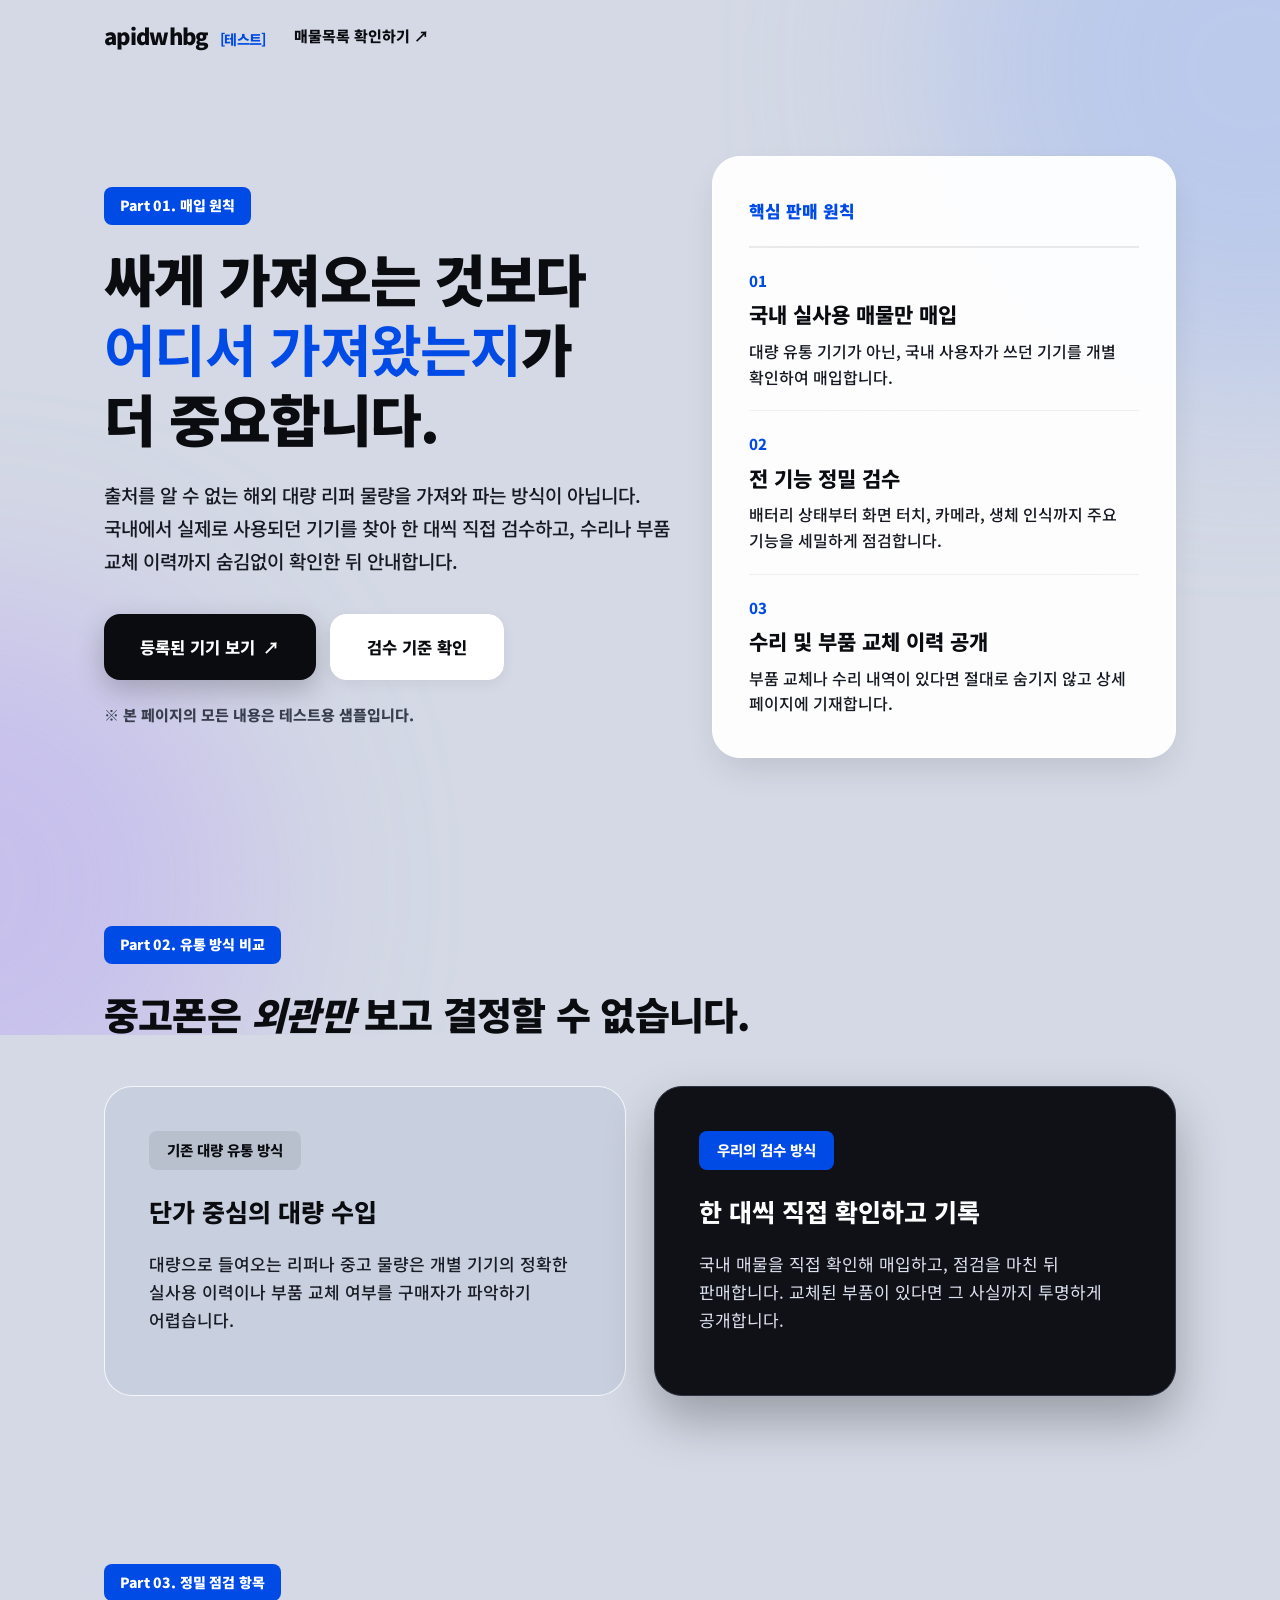
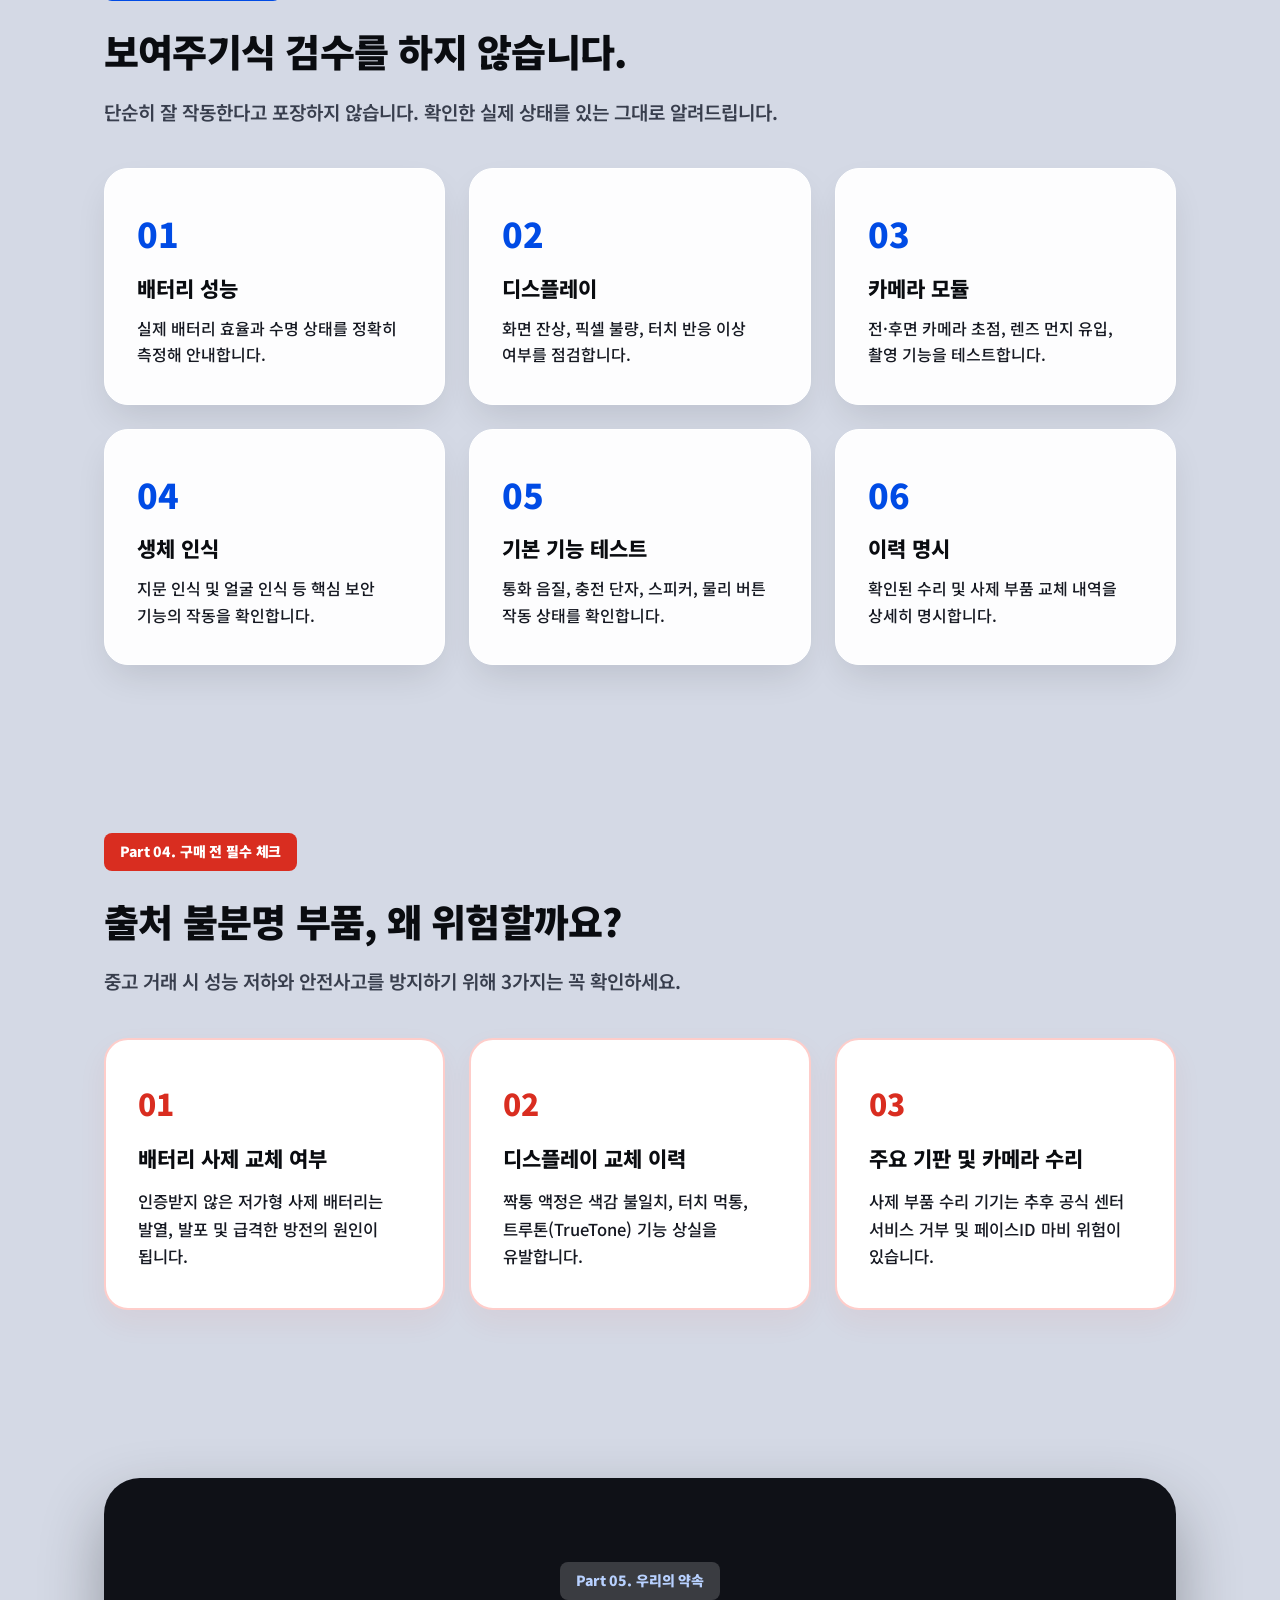
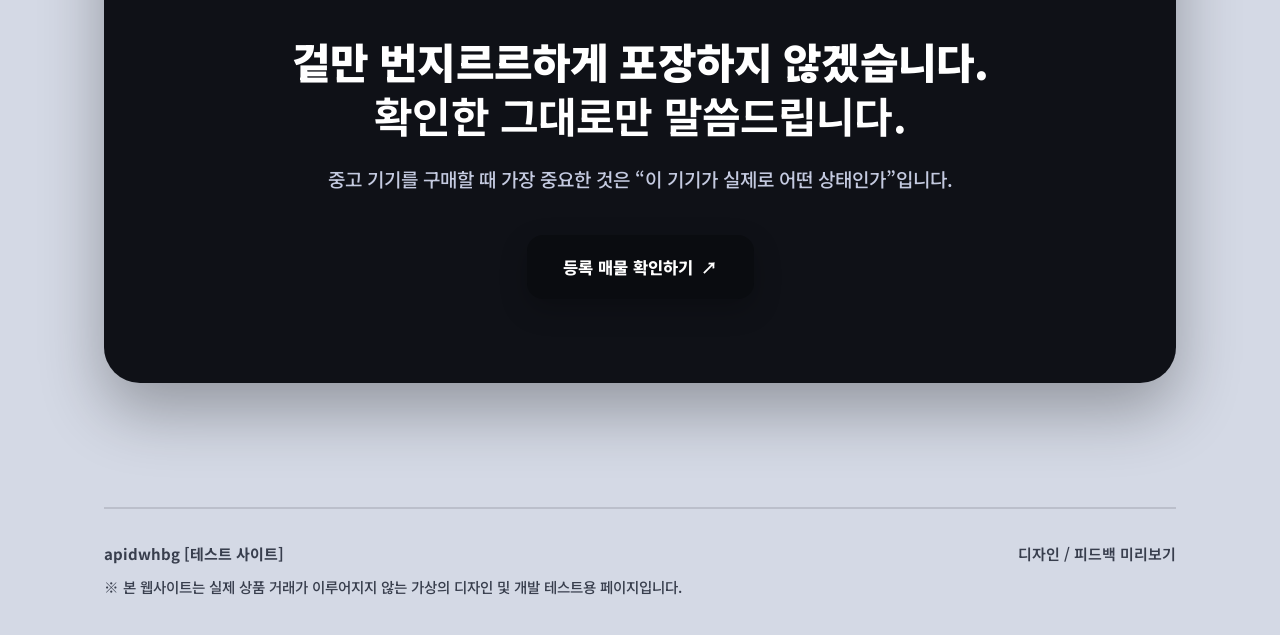
==== commit ccf49f58: "Add files via upload" ====
--- a/index.html
+++ b/index.html
@@ -4,142 +4,162 @@
 <meta charset="UTF-8">
 <meta name="viewport" content="width=device-width, initial-scale=1">
 <meta name="robots" content="noindex, nofollow">
-<title>apidwhbg — 개발 및 피드백 테스트 사이트</title>
+<title>apidwhbg — 중고 기기 상태 공개 기준</title>
 <link rel="preconnect" href="https://fonts.googleapis.com">
 <link rel="preconnect" href="https://fonts.gstatic.com" crossorigin>
-<link href="https://fonts.googleapis.com/css2?family=Inter:wght@500;600;700;800&family=Noto+Sans+KR:wght@500;600;700;800;900&display=swap" rel="stylesheet">
+<link href="https://fonts.googleapis.com/css2?family=Noto+Sans+KR:wght@500;700;800;900&display=swap" rel="stylesheet">
 <link rel="stylesheet" href="style.css">
 </head>
 <body>
 
-<div class="demo-banner">
-  ⚠️ 본 사이트는 실제 기기 매입·판매를 진행하지 않는 <strong>가상의 디자인 피드백 및 개발 테스트용 페이지</strong>입니다.
-</div>
-
-<!-- 시네마틱 인트로 -->
+<!-- 인트로 오버레이 -->
 <div class="intro" id="introOverlay">
   <div class="intro-glow"></div>
   <div class="intro-content">
-    <span class="intro-sub">APIDWHBG DIRECT SOURCING</span>
-    <h1 class="intro-title">어디서 어떻게 쓰였는지,<br><strong>명확히 고지하는 기준</strong></h1>
+    <span class="intro-sub">직접 확인하고 검수하는 원칙</span>
+    <h1 class="intro-title">어디서 어떻게 쓰였는지,<br><strong>투명하게 밝히는 기준</strong></h1>
   </div>
 </div>
 
 <div class="ambient" aria-hidden="true"><span></span><span></span></div>
 
-<header class="nav">
-  <a class="wordmark" href="#">apidwhbg <span>[DEV]</span></a>
-  <a class="nav-link demo-btn" href="#">판매 상품 보기 <span>↗</span></a>
-</header>
+<!-- 상단 헤더 래퍼 -->
+<div class="nav-wrapper" id="navWrapper">
+  <header class="nav">
+    <div class="nav-left">
+      <a class="wordmark" href="#">apidwhbg <span>[테스트]</span></a>
+      <a class="nav-link demo-btn" href="#">매물목록 확인하기 <span>↗</span></a>
+    </div>
+  </header>
+</div>
 
 <main>
+  <!-- Part 1. 메인 소개 -->
   <section class="hero">
     <div class="hero-copy">
-      <div class="eyebrow"><span></span> DEV & FEEDBACK PREVIEW</div>
+      <div class="part-badge">Part 01. 매입 원칙</div>
       <h1 class="hero-title">
         싸게 가져오는 것보다<br>
         <strong>어디서 가져왔는지</strong>가<br>
-        더 중요하다고 생각합니다.
+        더 중요합니다.
       </h1>
       <p class="hero-lead">
-        중국발 대량 리퍼 물량을 떼어와 판매하는 방식이 아닙니다.
-        국내에서 실제 사용되던 매물을 직접 찾아 한 대씩 매입하고,
-        수리·교체 여부까지 확인한 뒤 판매합니다.
+        출처를 알 수 없는 해외 대량 리퍼 물량을 가져와 파는 방식이 아닙니다.
+        국내에서 실제로 사용되던 기기를 찾아 한 대씩 직접 검수하고,
+        수리나 부품 교체 이력까지 숨김없이 확인한 뒤 안내합니다.
       </p>
       <div class="hero-actions">
-        <a class="button primary demo-btn" href="#">매장 보기 (DEMO) <span>↗</span></a>
-        <a class="button secondary" href="#standard">판매 기준 보기</a>
+        <a class="button primary demo-btn" href="#">등록된 기기 보기 <span>↗</span></a>
+        <a class="button secondary" href="#check">검수 기준 확인</a>
       </div>
-      <div class="hero-note">※ 본 페이지의 모든 내용은 개발 테스트용 샘플 문구입니다.</div>
+      <div class="hero-note">※ 본 페이지의 모든 내용은 테스트용 샘플입니다.</div>
     </div>
 
-    <!-- 💥 이미지 박스 깔끔하게 제거함 💥 -->
-    <div class="hero-side" aria-label="판매 원칙">
-      <div class="side-label">OUR STANDARD</div>
+    <aside class="hero-side">
+      <div class="side-label">핵심 판매 원칙</div>
       <div class="side-stat">
         <b>01</b>
-        <strong>국내 실사용 매물</strong>
-        <p>대량 리퍼 물량이 아니라 국내에서 실제 사용된 기기를 개별 매입합니다.</p>
+        <strong>국내 실사용 매물만 매입</strong>
+        <p>대량 유통 기기가 아닌, 국내 사용자가 쓰던 기기를 개별 확인하여 매입합니다.</p>
       </div>
       <div class="side-stat">
         <b>02</b>
-        <strong>개별 검수</strong>
-        <p>배터리, 디스플레이, 카메라, 생체인식 등 주요 기능을 직접 확인합니다.</p>
+        <strong>전 기능 정밀 검수</strong>
+        <p>배터리 상태부터 화면 터치, 카메라, 생체 인식까지 주요 기능을 세밀하게 점검합니다.</p>
       </div>
       <div class="side-stat">
         <b>03</b>
-        <strong>수리·교체 이력 공개</strong>
-        <p>수리나 부품 교체가 있었다면 숨기지 않고 상품 설명에 기재합니다.</p>
+        <strong>수리 및 부품 교체 이력 공개</strong>
+        <p>부품 교체나 수리 내역이 있다면 절대로 숨기지 않고 상세 페이지에 기재합니다.</p>
+      </div>
+    </aside>
+  </section>
+
+  <!-- Part 2. 유통 방식 비교 -->
+  <section class="contrast">
+    <div class="section-head">
+      <div class="part-badge">Part 02. 유통 방식 비교</div>
+      <h2>중고폰은 <em>외관만</em> 보고 결정할 수 없습니다.</h2>
+    </div>
+    <div class="contrast-grid">
+      <article class="contrast-card muted">
+        <span class="card-tag">기존 대량 유통 방식</span>
+        <h3>단가 중심의 대량 수입</h3>
+        <p>대량으로 들여오는 리퍼나 중고 물량은 개별 기기의 정확한 실사용 이력이나 부품 교체 여부를 구매자가 파악하기 어렵습니다.</p>
+      </article>
+      <article class="contrast-card featured">
+        <span class="card-tag">우리의 검수 방식</span>
+        <h3>한 대씩 직접 확인하고 기록</h3>
+        <p>국내 매물을 직접 확인해 매입하고, 점검을 마친 뒤 판매합니다. 교체된 부품이 있다면 그 사실까지 투명하게 공개합니다.</p>
+      </article>
+    </div>
+  </section>
+
+  <!-- Part 3. 정밀 검수 항목 -->
+  <section class="standard" id="check">
+    <div class="section-head">
+      <div class="part-badge">Part 03. 정밀 점검 항목</div>
+      <h2>보여주기식 검수를 하지 않습니다.</h2>
+      <p>단순히 잘 작동한다고 포장하지 않습니다. 확인한 실제 상태를 있는 그대로 알려드립니다.</p>
+    </div>
+
+    <div class="inspection-grid">
+      <div class="inspection"><span>01</span><strong>배터리 성능</strong><p>실제 배터리 효율과 수명 상태를 정확히 측정해 안내합니다.</p></div>
+      <div class="inspection"><span>02</span><strong>디스플레이</strong><p>화면 잔상, 픽셀 불량, 터치 반응 이상 여부를 점검합니다.</p></div>
+      <div class="inspection"><span>03</span><strong>카메라 모듈</strong><p>전·후면 카메라 초점, 렌즈 먼지 유입, 촬영 기능을 테스트합니다.</p></div>
+      <div class="inspection"><span>04</span><strong>생체 인식</strong><p>지문 인식 및 얼굴 인식 등 핵심 보안 기능의 작동을 확인합니다.</p></div>
+      <div class="inspection"><span>05</span><strong>기본 기능 테스트</strong><p>통화 음질, 충전 단자, 스피커, 물리 버튼 작동 상태를 확인합니다.</p></div>
+      <div class="inspection"><span>06</span><strong>이력 명시</strong><p>확인된 수리 및 사제 부품 교체 내역을 상세히 명시합니다.</p></div>
+    </div>
+  </section>
+
+  <!-- Part 4. 필수 체크리스트 -->
+  <section class="warning-checklist">
+    <div class="section-head">
+      <div class="part-badge danger">Part 04. 구매 전 필수 체크</div>
+      <h2>출처 불분명 부품, 왜 위험할까요?</h2>
+      <p>중고 거래 시 성능 저하와 안전사고를 방지하기 위해 3가지는 꼭 확인하세요.</p>
+    </div>
+
+    <div class="check-cards-grid">
+      <div class="check-card">
+        <div class="check-num">01</div>
+        <h3>배터리 사제 교체 여부</h3>
+        <p>인증받지 않은 저가형 사제 배터리는 발열, 발포 및 급격한 방전의 원인이 됩니다.</p>
+      </div>
+      <div class="check-card">
+        <div class="check-num">02</div>
+        <h3>디스플레이 교체 이력</h3>
+        <p>짝퉁 액정은 색감 불일치, 터치 먹통, 트루톤(TrueTone) 기능 상실을 유발합니다.</p>
+      </div>
+      <div class="check-card">
+        <div class="check-num">03</div>
+        <h3>주요 기판 및 카메라 수리</h3>
+        <p>사제 부품 수리 기기는 추후 공식 센터 서비스 거부 및 페이스ID 마비 위험이 있습니다.</p>
       </div>
     </div>
   </section>
 
-  <section class="contrast">
-    <div class="section-kicker reveal">WHY DIFFERENT</div>
-    <h2 class="reveal">중고폰은 <em>외관만</em> 보고 사는 물건이 아니니까.</h2>
-    <div class="contrast-grid">
-      <article class="contrast-card muted reveal">
-        <span class="card-tag">일반적인 대량 유통 방식</span>
-        <h3>출처보다 단가를 먼저</h3>
-        <p>대량으로 확보한 리퍼·중고 물량은 개별 기기의 사용 이력이나 부품 교체 상태를 구매자가 알기 어려울 수 있습니다.</p>
-      </article>
-      <article class="contrast-card featured reveal">
-        <span class="card-tag">apidwhbg의 방식</span>
-        <h3>한 대씩 보고, 확인하고, 적습니다.</h3>
-        <p>국내 매물을 직접 찾아 매입하고, 검수 후 판매합니다. 수리·교체가 있었다면 그 사실까지 상품 정보에 남깁니다.</p>
-      </article>
-    </div>
-  </section>
-
-  <section class="standard" id="standard">
-    <div class="section-head">
-      <div class="section-kicker">INSPECTION</div>
-      <h2>검수는 보여주기 위한 절차가 아닙니다.</h2>
-      <p>판매하기 위해 좋은 점만 골라 말하지 않습니다. 확인한 내용을 있는 그대로 전달합니다.</p>
-    </div>
-
-    <div class="inspection-grid">
-      <div class="inspection reveal"><span>01</span><strong>배터리</strong><p>배터리 성능 상태를 확인하고 상품에 안내합니다.</p></div>
-      <div class="inspection reveal"><span>02</span><strong>디스플레이</strong><p>화면 상태와 터치 이상 여부를 확인합니다.</p></div>
-      <div class="inspection reveal"><span>03</span><strong>카메라</strong><p>전·후면 카메라 및 주요 촬영 기능을 확인합니다.</p></div>
-      <div class="inspection reveal"><span>04</span><strong>생체인식</strong><p>Touch ID 또는 Face ID 등 해당 기능을 확인합니다.</p></div>
-      <div class="inspection reveal"><span>05</span><strong>기능 테스트</strong><p>통화·충전·버튼 등 주요 사용 기능을 점검합니다.</p></div>
-      <div class="inspection reveal"><span>06</span><strong>이력 표기</strong><p>확인된 수리·교체 사항은 숨기지 않고 기재합니다.</p></div>
-    </div>
-  </section>
-
-  <section class="sourcing">
-    <div class="sourcing-copy reveal">
-      <div class="section-kicker">SOURCING</div>
-      <h2>우리는<br><strong>물량</strong>보다<br><strong>한 대의 상태</strong>를 봅니다.</h2>
-    </div>
-    <div class="sourcing-copy right reveal">
-      <p>중국에서 대량으로 들여온 리퍼브 물량을 단순 재판매하는 방식이 아니라, 국내 중고 시장의 개별 매물을 직접 찾아 매입합니다.</p>
-      <p>그래서 모든 기기의 상태가 똑같을 수는 없습니다. 대신 <strong>기기마다 다른 상태를 숨기지 않는 것</strong>을 원칙으로 합니다.</p>
-      <div class="warning">
-        <b>배터리와 부품은 특히 확인하세요.</b>
-        <span>출처가 불분명한 기기나 교체 부품은 품질·인증 여부를 확인하기 어렵습니다. 구매 전 배터리와 부품 상태, 수리 이력을 반드시 확인하는 것을 권합니다.</span>
-      </div>
-    </div>
-  </section>
-
+  <!-- Part 5. 단 하나의 약속 -->
   <section class="promise">
-    <div class="promise-inner reveal">
-      <div class="section-kicker">ONE SIMPLE PROMISE</div>
-      <h2>좋은 척하지 않겠습니다.<br><strong>확인한 그대로 말씀드리겠습니다.</strong></h2>
-      <p>중고 아이폰을 사는 사람이 가장 궁금한 건 결국 하나라고 생각합니다.<br>“이 폰, 실제로 어떤 상태인가?”</p>
-      <a class="button primary demo-btn" href="#">상품 보기 (DEMO) <span>↗</span></a>
+    <div class="promise-inner">
+      <div class="part-badge light">Part 05. 우리의 약속</div>
+      <h2>겉만 번지르르하게 포장하지 않겠습니다.<br><strong>확인한 그대로만 말씀드립니다.</strong></h2>
+      <p>중고 기기를 구매할 때 가장 중요한 것은 “이 기기가 실제로 어떤 상태인가”입니다.</p>
+      <a class="button primary demo-btn" href="#">등록 매물 확인하기 <span>↗</span></a>
     </div>
   </section>
 </main>
 
-<footer class="footer">
-  <div>
-    <strong>apidwhbg [TEST SITE]</strong>
-    <p>※ 본 웹사이트는 실제 상품 매입·판매·거래를 하지 않는 <strong>가상의 디자인 / 피드백 개발 사이트</strong>입니다.</p>
-  </div>
-  <span>DEV / FEEDBACK PREVIEW</span>
-</footer>
+<div class="footer-wrapper">
+  <footer class="footer">
+    <div>
+      <strong>apidwhbg [테스트 사이트]</strong>
+      <p>※ 본 웹사이트는 실제 상품 거래가 이루어지지 않는 가상의 디자인 및 개발 테스트용 페이지입니다.</p>
+    </div>
+    <span>디자인 / 피드백 미리보기</span>
+  </footer>
+</div>
 
 <script src="script.js"></script>
 </body>
--- a/style.css
+++ b/style.css
@@ -4,226 +4,202 @@
 }
 
 :root {
-  --ink: #0f1115;
-  --muted: #525866;
-  --bg-main: #e4e7ee;
-  --card-bg: #ffffff;
-  --card-border: rgba(15, 17, 21, 0.12);
-  --accent-blue: #0052ff;
-  --accent-dark: #12141a;
-  --danger-bg: #fff1f0;
-  --danger-border: #ffccc7;
-  --danger-text: #cf1322;
+  --ink-primary: #0a0c10;
+  --ink-body: #161922;
+  --ink-sub: #383e4d;
+  
+  --bg-main: #d4d9e5;
+  --card-bg: rgba(255, 255, 255, 0.95);
+  --card-border: #ffffff;
+  --card-shadow: 0 16px 36px -8px rgba(10, 12, 16, 0.12);
+
+  --accent-blue: #004be5;
+  --accent-dark: #0f1117;
+  --danger-red: #d92d20;
+
+  --container-max-width: 1120px;
 }
 
 html { scroll-behavior: smooth; }
+
 body {
   margin: 0;
   background: var(--bg-main);
-  color: var(--ink);
-  font-family: Inter, "Noto Sans KR", -apple-system, BlinkMacSystemFont, sans-serif;
-  line-height: 1.65;
+  color: var(--ink-body);
+  font-family: "Noto Sans KR", -apple-system, BlinkMacSystemFont, sans-serif;
+  line-height: 1.7;
   word-break: keep-all;
   overflow-x: hidden;
 }
+
 a { color: inherit; text-decoration: none; }
 
-.demo-banner {
-  background: #000;
-  color: #fff;
-  text-align: center;
-  padding: 10px 16px;
-  font-size: 12px;
-  font-weight: 700;
-  position: relative;
-  z-index: 300;
-}
-
-/* 💥 신규 세련된 시네마틱 인트로 스타일 💥 */
+/* 인트로 오버레이 */
 body.intro-lock { overflow: hidden; }
-
 .intro {
-  position: fixed;
-  inset: 0;
-  z-index: 999;
-  background: #08090c;
+  position: fixed; inset: 0; z-index: 999; background: #08090c;
+  display: flex; align-items: center; justify-content: center;
+  transition: transform 1.2s cubic-bezier(0.16, 1, 0.3, 1), opacity 0.8s ease, visibility 0.8s ease;
+}
+.intro.is-done { transform: translateY(-100%); opacity: 0; visibility: hidden; pointer-events: none !important; }
+.intro-glow {
+  position: absolute; width: 500px; height: 500px;
+  background: radial-gradient(circle, rgba(0, 75, 229, 0.45) 0%, rgba(130, 80, 255, 0.18) 50%, transparent 70%);
+  filter: blur(100px); animation: glowPulse 2.5s infinite alternate ease-in-out;
+}
+@keyframes glowPulse { 0% { transform: scale(0.9); opacity: 0.5; } 100% { transform: scale(1.25); opacity: 0.95; } }
+.intro-content { position: relative; z-index: 2; text-align: center; padding: 0 20px; }
+.intro-sub { display: block; font-size: 15px; font-weight: 800; color: #2b70ff; margin-bottom: 12px; opacity: 0; transform: translateY(10px); animation: introTextFade 0.8s ease forwards 0.2s; }
+.intro-title { font-size: clamp(30px, 4.8vw, 54px); font-weight: 500; color: #9ea4b5; line-height: 1.35; margin: 0; letter-spacing: -0.03em; opacity: 0; transform: translateY(15px); animation: introTextFade 0.8s ease forwards 0.4s; }
+.intro-title strong { color: #ffffff; font-weight: 900; background: linear-gradient(135deg, #ffffff 30%, #a2c0ff 100%); -webkit-background-clip: text; -webkit-text-fill-color: transparent; }
+@keyframes introTextFade { to { opacity: 1; transform: translateY(0); } }
+
+.ambient { position: fixed; inset: -15%; pointer-events: none; z-index: -1; overflow: hidden; }
+.ambient span { position: absolute; display: block; border-radius: 50%; filter: blur(100px); opacity: .6; }
+.ambient span:nth-child(1) { width: 50vw; height: 50vw; background: #aabfef; top: -10%; right: -6%; }
+.ambient span:nth-child(2) { width: 45vw; height: 45vw; background: #beaff2; bottom: -12%; left: -8%; }
+
+/* 상단 헤더 */
+.nav-wrapper {
+  position: sticky;
+  top: 0;
+  z-index: 50;
+  width: 100%;
+  transition: all 0.3s ease;
+}
+
+.nav {
+  max-width: var(--container-max-width);
+  margin: 0 auto;
+  height: 72px;
+  padding: 0 24px;
   display: flex;
   align-items: center;
-  justify-content: center;
-  transition: transform 0.8s cubic-bezier(0.16, 1, 0.3, 1), opacity 0.6s ease, visibility 0.6s ease;
-}
-
-.intro.is-done {
-  transform: translateY(-100%);
-  opacity: 0;
-  visibility: hidden;
-  pointer-events: none !important;
-}
-
-.intro-glow {
-  position: absolute;
-  width: 400px;
-  height: 400px;
-  background: radial-gradient(circle, rgba(0, 82, 255, 0.4) 0%, rgba(130, 80, 255, 0.15) 50%, transparent 70%);
-  filter: blur(80px);
-  animation: glowPulse 2.5s infinite alternate ease-in-out;
-}
-
-@keyframes glowPulse {
-  0% { transform: scale(0.9); opacity: 0.5; }
-  100% { transform: scale(1.2); opacity: 0.9; }
-}
-
-.intro-content {
+  justify-content: flex-start;
+  border-radius: 0 0 20px 20px;
+  background: transparent;
+  border-bottom: 1px solid transparent;
+  transition: all 0.3s cubic-bezier(0.16, 1, 0.3, 1);
+}
+
+/* 스크롤 다운 시 유리가 차오르는 효과 */
+.nav-wrapper.scrolled {
+  background: rgba(255, 255, 255, 0.82);
+  backdrop-filter: blur(24px) saturate(190%);
+  -webkit-backdrop-filter: blur(24px) saturate(190%);
+  border-bottom: 1px solid rgba(10, 12, 16, 0.08);
+  box-shadow: 0 8px 24px rgba(10, 12, 16, 0.04);
+}
+
+/* 헤더 요소 좌측 자연스러운 정렬 */
+.nav-left {
+  display: flex;
+  align-items: center;
+  gap: 28px;
+}
+
+.wordmark { font-size: 22px; font-weight: 900; color: var(--ink-primary); letter-spacing: -.03em; }
+.wordmark span { font-size: 14px; font-weight: 800; color: var(--accent-blue); margin-left: 6px; }
+.nav-link { font-size: 15px; font-weight: 800; color: var(--ink-primary); }
+
+main section { max-width: var(--container-max-width); margin: auto; padding: 84px 24px; }
+
+/* Part 뱃지 */
+.part-badge {
+  display: inline-flex; align-items: center; padding: 7px 16px; border-radius: 8px;
+  background: var(--accent-blue); color: #fff; font-size: 14px; font-weight: 900;
+  margin-bottom: 18px; letter-spacing: -0.01em; width: fit-content;
+}
+.part-badge.danger { background: var(--danger-red); }
+.part-badge.light { background: rgba(255, 255, 255, 0.18); color: #b8d1ff; }
+
+/* 1. 히어로 섹션 */
+.hero { display: grid; grid-template-columns: 1.1fr 0.9fr; gap: 40px; align-items: stretch; }
+.hero-copy { display: flex; flex-direction: column; justify-content: center; }
+.hero-title { font-size: clamp(38px, 4.4vw, 58px); line-height: 1.25; letter-spacing: -.03em; margin: 0; font-weight: 900; color: var(--ink-primary); }
+.hero-title strong { color: var(--accent-blue); }
+
+.hero-lead { margin: 24px 0 0; color: var(--ink-body); font-size: 19px; line-height: 1.75; font-weight: 500; }
+
+.hero-actions { display: flex; gap: 14px; margin-top: 36px; flex-wrap: wrap; }
+.hero-note { font-size: 15px; color: var(--ink-sub); font-weight: 800; margin-top: 22px; }
+
+.button {
+  display: inline-flex; align-items: center; gap: 8px; padding: 18px 36px; border-radius: 16px;
+  font-size: 16.5px; font-weight: 800; border: none; cursor: pointer; transition: all .25s cubic-bezier(0.16, 1, 0.3, 1);
+}
+.button.primary { background: var(--ink-primary); color: #fff; box-shadow: 0 10px 28px rgba(0, 0, 0, 0.22); }
+.button.primary:hover { transform: translateY(-2px); background: #1a1e28; box-shadow: 0 14px 32px rgba(0, 0, 0, 0.3); }
+.button.secondary { background: #ffffff; color: var(--ink-primary); border: 1px solid var(--card-border); box-shadow: 0 4px 14px rgba(0,0,0,0.06); }
+.button.secondary:hover { transform: translateY(-2px); background: #f8f9fd; }
+
+.hero-side {
+  background: var(--card-bg); border: 1px solid var(--card-border); border-radius: 28px;
+  padding: 40px 36px; box-shadow: var(--card-shadow); display: flex; flex-direction: column; justify-content: space-between;
+}
+.side-label { font-size: 17px; font-weight: 900; color: var(--accent-blue); padding-bottom: 20px; border-bottom: 2px solid rgba(10, 12, 16, 0.08); }
+.side-stat { padding: 20px 0; border-bottom: 1px solid rgba(10, 12, 16, 0.06); }
+.side-stat:last-child { border-bottom: none; padding-bottom: 0; }
+.side-stat b { font-size: 15px; color: var(--accent-blue); font-weight: 800; display: block; margin-bottom: 4px; }
+.side-stat strong { font-size: 21px; font-weight: 800; color: var(--ink-primary); }
+.side-stat p { font-size: 16px; color: var(--ink-body); margin: 6px 0 0; font-weight: 500; line-height: 1.6; }
+
+/* 섹션 타이틀 공통 */
+.section-head { margin-bottom: 40px; }
+.section-head h2, section h2 { font-size: 38px; font-weight: 900; color: var(--ink-primary); margin: 0 0 12px; letter-spacing: -0.02em; }
+.section-head p { font-size: 19px; color: var(--ink-sub); font-weight: 600; margin: 0; }
+
+/* 2. 유통 방식 */
+.contrast-grid { display: grid; grid-template-columns: 1fr 1fr; gap: 28px; }
+.contrast-card { padding: 44px; border-radius: 28px; border: 1px solid var(--card-border); }
+.contrast-card.muted { background: rgba(200, 207, 222, 0.95); color: var(--ink-primary); border: 1px solid rgba(255, 255, 255, 0.8); }
+.contrast-card.muted p { color: #1a1d26; font-size: 17px; font-weight: 500; line-height: 1.65; }
+
+.contrast-card.featured { background: var(--accent-dark); color: #ffffff; box-shadow: 0 24px 50px rgba(0,0,0,0.28); border: 1px solid #2e3342; }
+.contrast-card.featured .card-tag { background: var(--accent-blue); color: #fff; }
+.contrast-card.featured h3 { color: #fff; }
+.contrast-card.featured p { color: #dce1ee; font-size: 17px; line-height: 1.65; }
+
+.card-tag { display: inline-block; padding: 7px 18px; border-radius: 8px; font-size: 14.5px; font-weight: 800; margin-bottom: 20px; background: rgba(0,0,0,0.08); color: var(--ink-primary); }
+.contrast-card h3 { font-size: 25px; font-weight: 800; margin: 0 0 14px; }
+
+/* 3. 검수 항목 그리드 */
+.inspection-grid { display: grid; grid-template-columns: repeat(3, 1fr); gap: 24px; }
+.inspection { background: var(--card-bg); border: 1px solid var(--card-border); padding: 36px 32px; border-radius: 24px; box-shadow: var(--card-shadow); }
+.inspection span { font-size: 34px; font-weight: 900; display: block; margin-bottom: 8px; color: var(--accent-blue); }
+.inspection strong { font-size: 21px; font-weight: 800; color: var(--ink-primary); display: block; margin-bottom: 8px; }
+.inspection p { font-size: 16px; color: var(--ink-body); margin: 0; font-weight: 500; line-height: 1.65; }
+
+/* 4. 필수 체크리스트 카드 */
+.check-cards-grid { display: grid; grid-template-columns: repeat(3, 1fr); gap: 24px; }
+.check-card {
+  background: #ffffff;
+  border: 2px solid #fecdca;
+  border-radius: 24px;
+  padding: 38px 32px;
+  box-shadow: 0 12px 30px rgba(217, 45, 32, 0.06);
   position: relative;
-  z-index: 2;
-  text-align: center;
-  padding: 0 20px;
-}
-
-.intro-sub {
-  display: block;
-  font-size: 11px;
-  font-weight: 800;
-  letter-spacing: 0.3em;
-  color: #0052ff;
-  margin-bottom: 12px;
-  opacity: 0;
-  transform: translateY(10px);
-  animation: introTextFade 0.8s ease forwards 0.2s;
-}
-
-.intro-title {
-  font-size: clamp(26px, 4.5vw, 48px);
-  font-weight: 500;
-  color: #8a8f9d;
-  line-height: 1.35;
-  margin: 0;
-  letter-spacing: -0.03em;
-  opacity: 0;
-  transform: translateY(15px);
-  animation: introTextFade 0.8s ease forwards 0.4s;
-}
-
-.intro-title strong {
-  color: #ffffff;
-  font-weight: 900;
-  background: linear-gradient(135deg, #ffffff 30%, #a2c0ff 100%);
-  -webkit-background-clip: text;
-  -webkit-text-fill-color: transparent;
-}
-
-@keyframes introTextFade {
-  to {
-    opacity: 1;
-    transform: translateY(0);
-  }
-}
-
-/* 기존 메인 스타일 유지 */
-.ambient { position: fixed; inset: -15%; pointer-events: none; z-index: -1; overflow: hidden; }
-.ambient span { position: absolute; display: block; border-radius: 50%; filter: blur(60px); opacity: .4; }
-.ambient span:nth-child(1) { width: 45vw; height: 45vw; background: #c2d6ff; top: -10%; right: -6%; }
-.ambient span:nth-child(2) { width: 40vw; height: 40vw; background: #d2cbf7; bottom: -12%; left: -8%; }
-
-.nav {
-  height: 64px; max-width: 1120px; margin: 16px auto 0; padding: 0 24px;
-  display: flex; align-items: center; justify-content: space-between;
-  border-radius: 18px; position: sticky; top: 16px; z-index: 50;
-  background: #ffffff; border: 1px solid var(--card-border);
-  box-shadow: 0 4px 20px rgba(0,0,0,0.06);
-}
-.wordmark { font-size: 19px; font-weight: 900; letter-spacing: -.03em; }
-.wordmark span { font-size: 11px; font-weight: 700; color: var(--accent-blue); margin-left: 4px; }
-.nav-link { font-size: 13px; font-weight: 800; color: var(--ink); }
-
-main section { max-width: 1180px; margin: auto; padding: 60px 24px; }
-.hero { display: grid; grid-template-columns: 1.2fr .8fr; gap: 48px; align-items: center; }
-
-.eyebrow {
-  font-size: 11px; font-weight: 800; letter-spacing: .15em; color: var(--accent-blue);
-  display: flex; align-items: center; gap: 8px; margin-bottom: 20px;
-}
-.eyebrow span { width: 8px; height: 8px; border-radius: 50%; background: var(--accent-blue); }
-.hero-title { font-size: clamp(34px, 4.5vw, 62px); line-height: 1.15; letter-spacing: -.04em; margin: 0; font-weight: 900; }
-.hero-title strong { color: var(--accent-blue); }
-.hero-lead { max-width: 600px; margin: 20px 0 0; color: var(--muted); font-size: 16px; line-height: 1.75; font-weight: 500; }
-
-.hero-actions { display: flex; gap: 12px; margin-top: 32px; flex-wrap: wrap; }
-.hero-note { font-size: 12px; color: #808590; margin-top: 16px; }
-
-.button {
-  display: inline-flex; align-items: center; gap: 8px; padding: 14px 26px; border-radius: 12px;
-  font-size: 14px; font-weight: 800; border: none; cursor: pointer;
-  transition: transform .2s ease, box-shadow .2s ease;
-}
-.button.primary { background: var(--ink); color: #fff; box-shadow: 0 8px 20px rgba(0, 0, 0, 0.15); }
-.button.primary:hover { transform: translateY(-2px); background: #222630; }
-.button.secondary { background: #ffffff; color: var(--ink); border: 1px solid var(--card-border); box-shadow: 0 2px 8px rgba(0,0,0,0.04); }
-.button.secondary:hover { transform: translateY(-2px); background: #f8f9fc; }
-
-.hero-side {
-  background: var(--card-bg);
-  border: 1px solid var(--card-border);
-  border-radius: 24px; padding: 28px;
-  box-shadow: 0 10px 30px rgba(0,0,0,0.05);
-}
-
-.hero-neko-box {
-  width: 100%; height: 160px; border-radius: 16px; overflow: hidden; margin-bottom: 20px;
-  border: 1px solid var(--card-border); background: #f0f2f7;
-}
-.hero-neko-box img { width: 100%; height: 100%; object-fit: cover; }
-
-.side-label { font-size: 12px; font-weight: 900; color: var(--accent-blue); letter-spacing: 0.1em; padding-bottom: 14px; border-bottom: 2px solid #f0f2f7; }
-.side-stat { padding: 16px 0; border-bottom: 1px solid #f0f2f7; }
-.side-stat:last-child { border-bottom: none; }
-.side-stat b { font-size: 12px; color: var(--accent-blue); font-weight: 800; display: block; margin-bottom: 2px; }
-.side-stat strong { font-size: 18px; font-weight: 800; }
-.side-stat p { font-size: 13px; color: var(--muted); margin: 4px 0 0; }
-
-.contrast-grid { display: grid; grid-template-columns: 1fr 1fr; gap: 20px; margin-top: 32px; }
-.contrast-card { padding: 36px; border-radius: 24px; border: 1px solid var(--card-border); }
-.contrast-card.muted { background: #e9ecf2; color: #434752; }
-.contrast-card.featured {
-  background: var(--accent-dark); color: #ffffff;
-  box-shadow: 0 16px 40px rgba(0,0,0,0.2); border: 1px solid #2a2e3a;
-}
-.contrast-card.featured .card-tag { background: var(--accent-blue); color: #fff; }
-.card-tag { display: inline-block; padding: 4px 10px; border-radius: 6px; font-size: 11px; font-weight: 800; margin-bottom: 16px; background: #d8dde6; color: #333; }
-
-.inspection-grid { margin-top: 40px; display: grid; grid-template-columns: repeat(3, 1fr); gap: 16px; }
-.inspection {
-  background: var(--card-bg); border: 1px solid var(--card-border);
-  padding: 24px; border-radius: 20px; box-shadow: 0 4px 12px rgba(0,0,0,0.03);
-}
-.inspection span { font-size: 28px; font-weight: 900; display: block; margin-bottom: 6px; color: var(--accent-blue); }
-.inspection strong { font-size: 16px; display: block; margin-bottom: 4px; }
-.inspection p { font-size: 13px; color: var(--muted); margin: 0; }
-
-.sourcing { display: grid; grid-template-columns: 1fr 1fr; gap: 48px; }
-.warning {
-  margin-top: 24px; padding: 20px; border-radius: 16px;
-  background: var(--danger-bg); border: 1px solid var(--danger-border); color: var(--danger-text);
-}
-.warning b { display: block; font-size: 14px; margin-bottom: 6px; }
-.warning span { font-size: 13px; line-height: 1.6; display: block; }
-
-.promise-inner {
-  background: var(--accent-dark); color: #fff; padding: 56px; border-radius: 32px;
-  text-align: center; box-shadow: 0 20px 50px rgba(0,0,0,0.18);
-}
-.promise-inner h2 { font-size: 32px; margin: 12px 0 16px; font-weight: 900; }
-.promise-inner p { color: #a0a5b1; margin-bottom: 32px; }
-
-.footer {
-  max-width: 1180px; margin: 40px auto 20px; padding: 24px;
-  border-top: 1px solid rgba(0,0,0,0.08); font-size: 12px; color: var(--muted);
-  display: flex; justify-content: space-between;
-}
-
-@media(max-width: 800px) {
-  .hero, .contrast-grid, .sourcing, .inspection-grid { grid-template-columns: 1fr; }
-  .promise-inner { padding: 36px 20px; }
-  .footer { flex-direction: column; gap: 12px; }
+  transition: transform 0.2s ease;
+}
+.check-card:hover { transform: translateY(-4px); }
+.check-num { font-size: 30px; font-weight: 900; color: var(--danger-red); margin-bottom: 12px; }
+.check-card h3 { font-size: 21px; font-weight: 800; color: var(--ink-primary); margin: 0 0 12px; }
+.check-card p { font-size: 16.5px; color: var(--ink-body); margin: 0; line-height: 1.65; font-weight: 500; }
+
+/* 5. 약속 섹션 */
+.promise-inner { background: var(--accent-dark); color: #fff; padding: 84px 48px; border-radius: 36px; text-align: center; box-shadow: 0 28px 64px rgba(0,0,0,0.3); }
+.promise-inner h2 { font-size: 42px; margin: 16px 0 20px; font-weight: 900; color: #fff; line-height: 1.3; }
+.promise-inner p { color: #c4cae0; margin-bottom: 40px; font-size: 19px; font-weight: 500; }
+
+/* 푸터 */
+.footer-wrapper { max-width: var(--container-max-width); margin: 40px auto 36px; padding: 0 24px; }
+.footer { padding-top: 32px; border-top: 2px solid rgba(10, 12, 16, 0.12); font-size: 15px; color: var(--ink-sub); display: flex; justify-content: space-between; font-weight: 600; }
+.footer p { margin: 8px 0 0; font-weight: 500; font-size: 14.5px; }
+
+@media(max-width: 900px) {
+  main section { padding: 60px 20px; }
+  .hero, .contrast-grid, .inspection-grid, .check-cards-grid { grid-template-columns: 1fr; }
+  .promise-inner { padding: 48px 24px; }
+  .footer { flex-direction: column; gap: 16px; }
+  .nav-left { gap: 16px; }
 }
